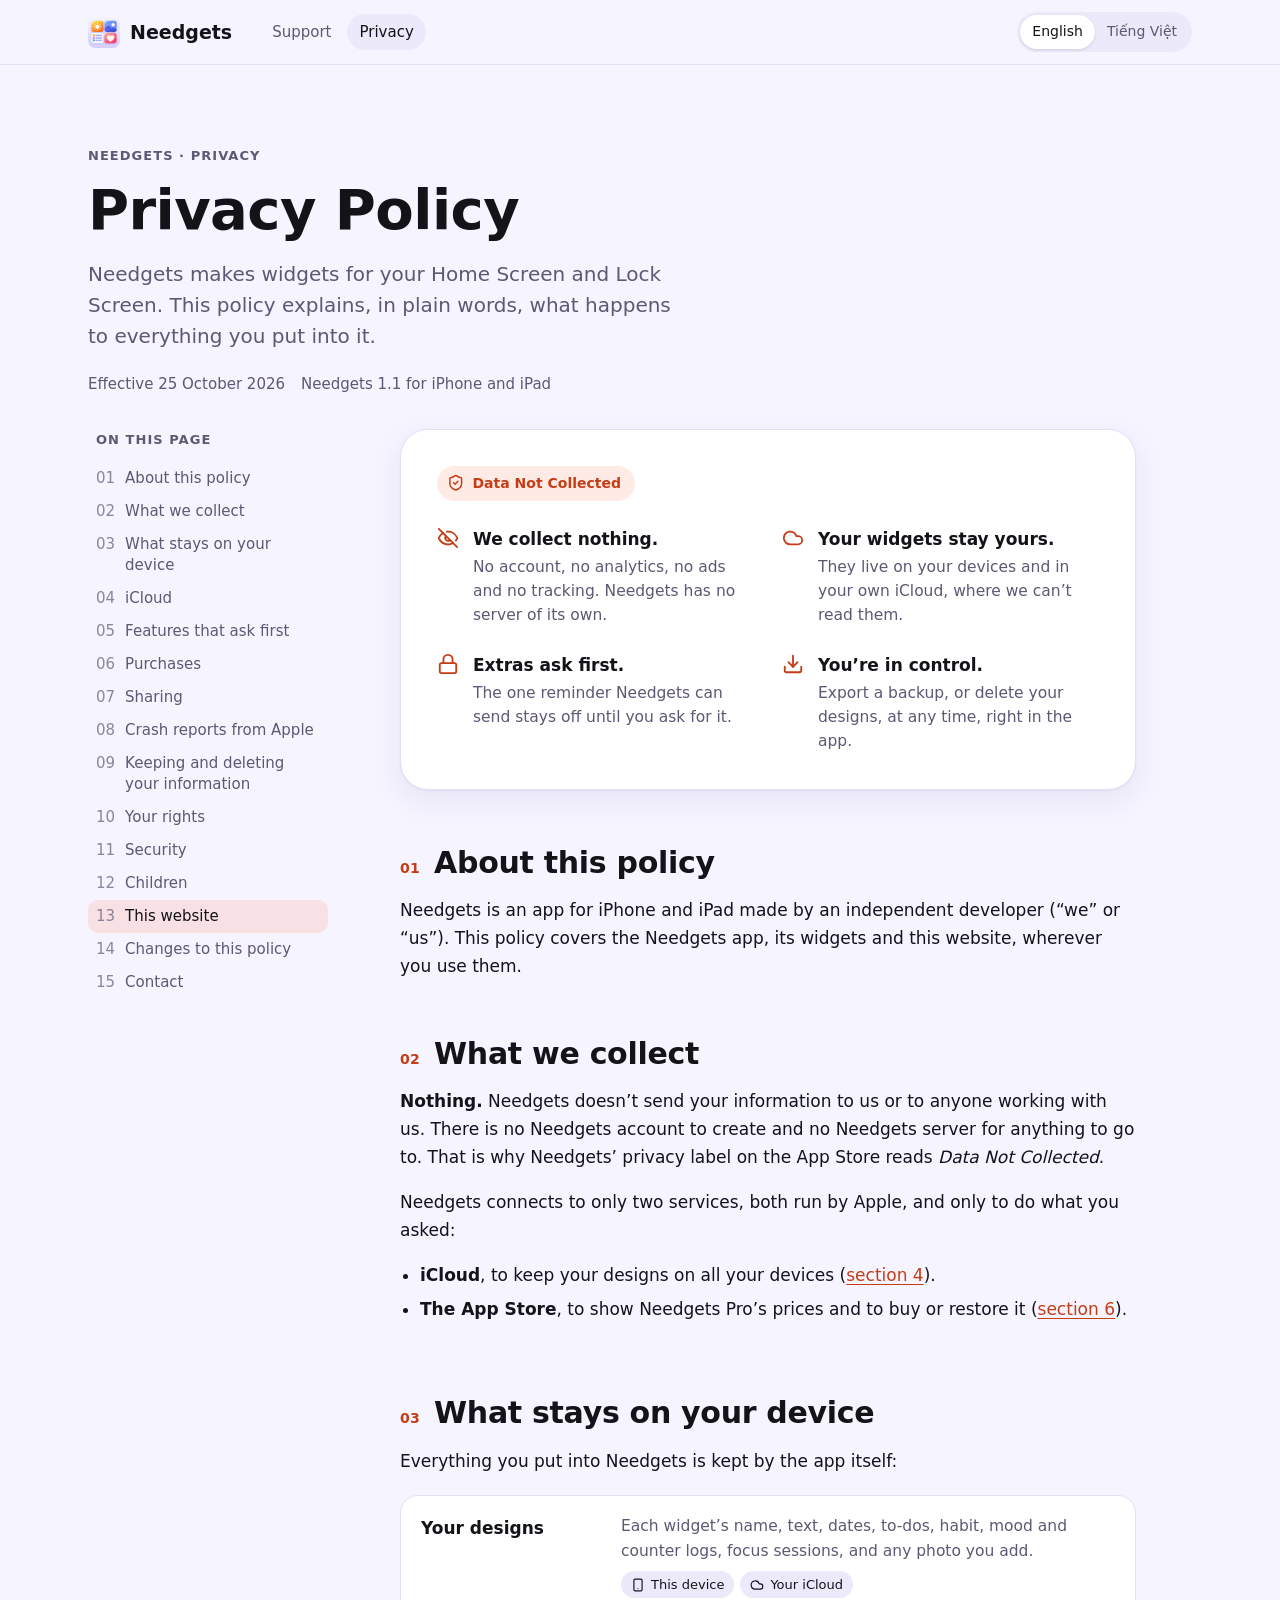
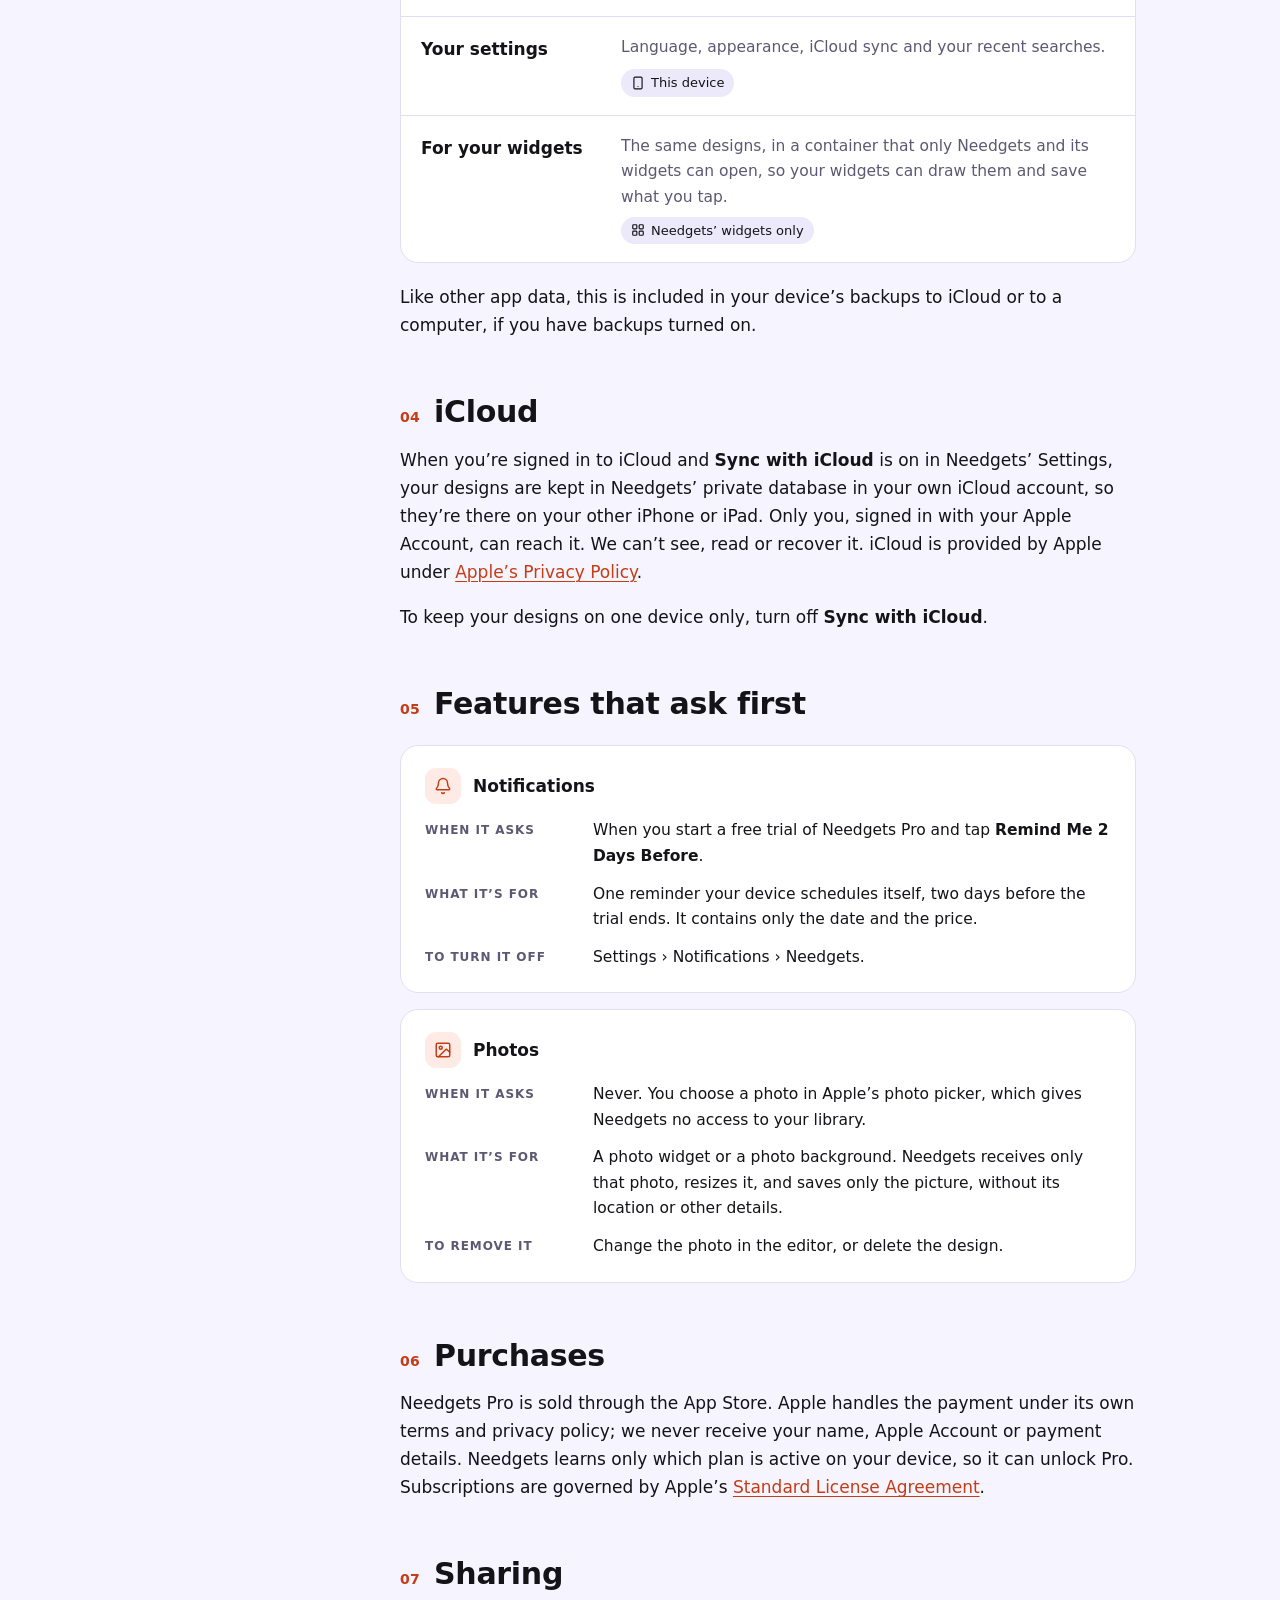
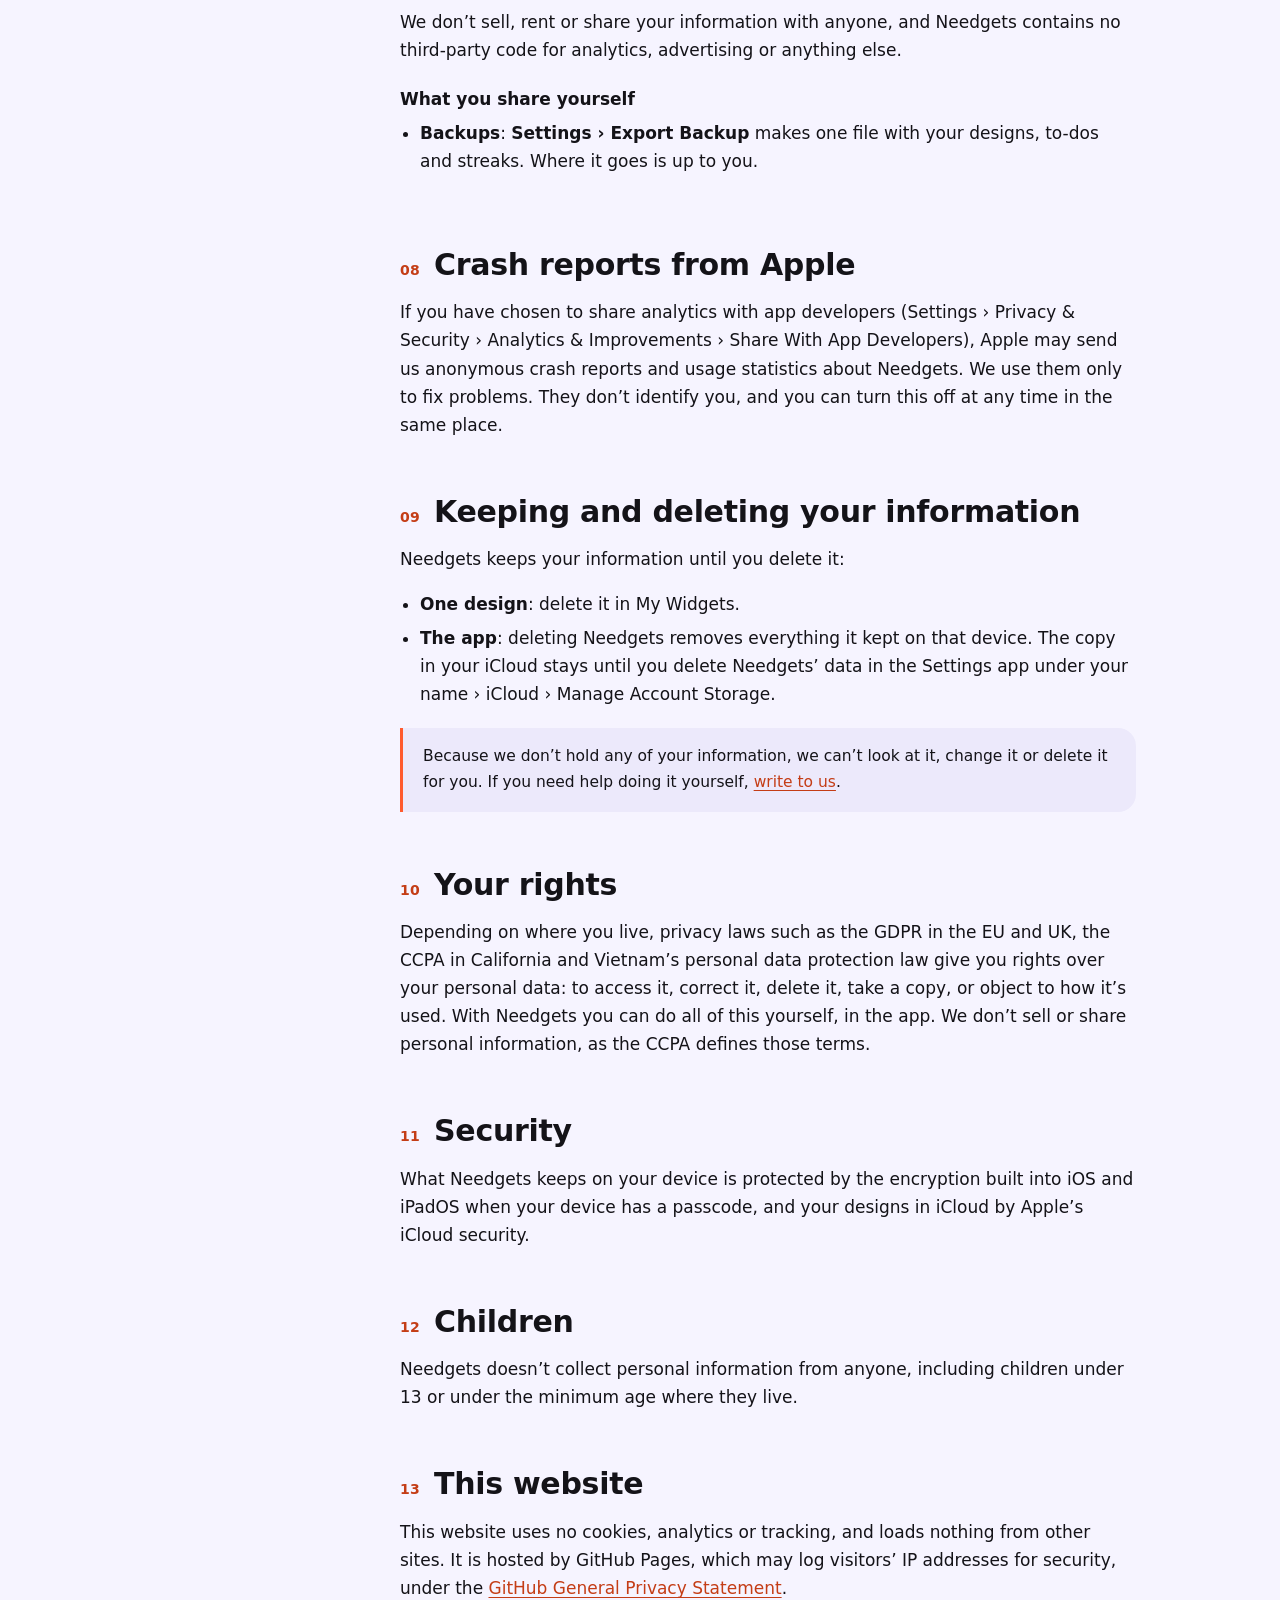
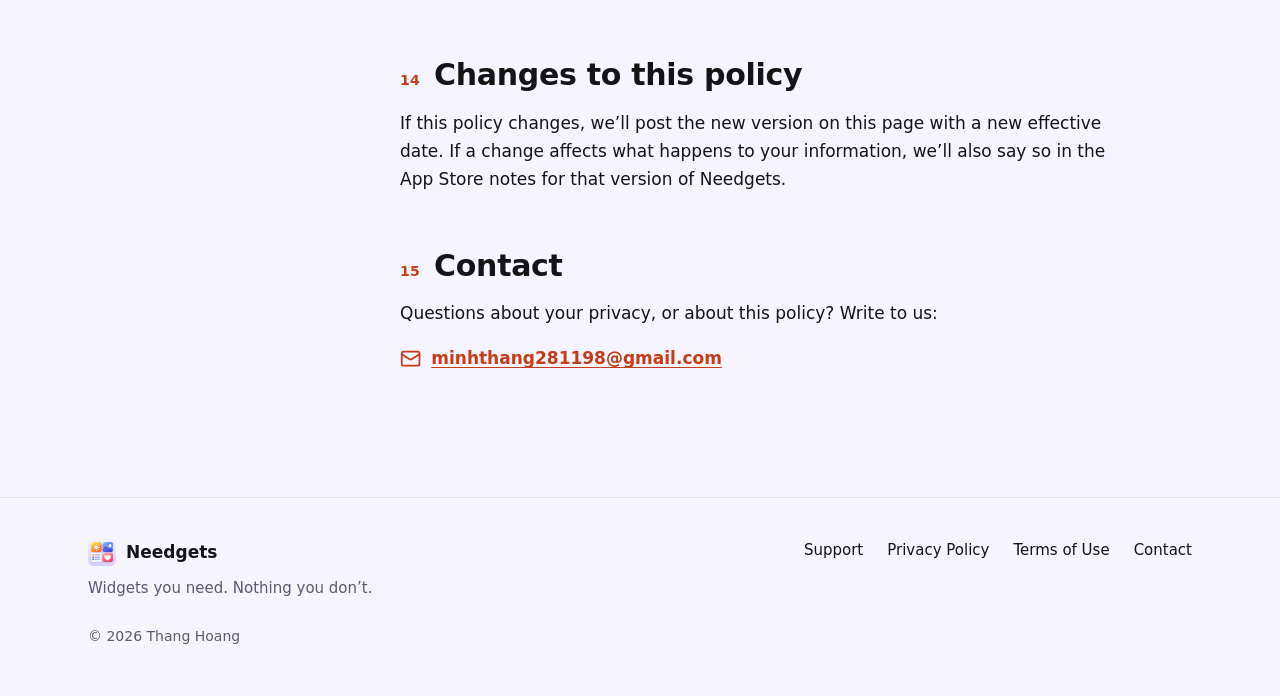
==== privacy/index.html @ b8a0856f "Needgets support site and privacy policy Co-Authored-By: Claude Opus 5.5 <noreply@anthropic.com>" ====
<!doctype html>
<html lang="en" data-title-vi="Chính sách quyền riêng tư của Needgets">
<head>
  <meta charset="utf-8">
  <meta name="viewport" content="width=device-width, initial-scale=1">
  <title>Needgets Privacy Policy</title>
  <meta name="description" content="Needgets collects no data. Your widgets stay on your devices and in your own iCloud.">
  <meta name="theme-color" content="#f6f4ff" media="(prefers-color-scheme: light)">
  <meta name="theme-color" content="#15131d" media="(prefers-color-scheme: dark)">
  <link rel="canonical" href="https://minhthang2811.github.io/needgets-support/privacy/">
  <meta property="og:type" content="website">
  <meta property="og:site_name" content="Needgets">
  <meta property="og:title" content="Needgets Privacy Policy">
  <meta property="og:description" content="Needgets collects no data. Your widgets stay on your devices and in your own iCloud.">
  <meta property="og:url" content="https://minhthang2811.github.io/needgets-support/privacy/">
  <meta property="og:image" content="https://minhthang2811.github.io/needgets-support/images/og.jpg">
  <meta property="og:image:width" content="1200">
  <meta property="og:image:height" content="630">
  <meta name="twitter:card" content="summary_large_image">
  <link rel="icon" href="../favicon.png" type="image/png">
  <link rel="apple-touch-icon" href="../apple-touch-icon.png">
  <link rel="stylesheet" href="../style.css">
</head>
<body>
  <a class="skip" href="#main"><span class="chrome" data-lang="en">Skip to content</span><span class="chrome" data-lang="vi">Đến nội dung chính</span></a>

  <header class="site-header">
    <div class="wrap">
      <a class="brand" href="../" data-href-vi="../#vi"><img src="../icon.png" alt="" width="32" height="32">Needgets</a>
      <nav class="site-nav" aria-label="Pages">
        <a href="../" data-href-vi="../#vi"><span class="chrome" data-lang="en">Support</span><span class="chrome" data-lang="vi">Hỗ trợ</span></a>
        <a href="./" data-href-vi="./#vi" aria-current="page"><span class="chrome" data-lang="en">Privacy</span><span class="chrome" data-lang="vi">Quyền riêng tư</span></a>
      </nav>
      <nav class="lang" aria-label="Language">
        <a href="#en" hreflang="en" lang="en">English</a>
        <a href="#vi" hreflang="vi" lang="vi">Tiếng Việt</a>
      </nav>
    </div>
  </header>

  <main id="main">
    <article id="en" lang="en" data-lang="en">
      <div class="wrap">
        <header class="policy-head">
          <p class="eyebrow"><a href="../">Needgets</a> · Privacy</p>
          <h1>Privacy Policy</h1>
          <p class="lede">Needgets makes widgets for your Home Screen and Lock Screen. This policy explains, in plain words, what happens to everything you put into it.</p>
          <p class="updated"><span>Effective 25 October 2026</span><span>Needgets 1.1 for iPhone and iPad</span></p>
        </header>

        <div class="policy">
          <nav class="toc" aria-label="On this page">
            <details>
              <summary>On this page</summary>
              <ol><li><a href="#en-about">About this policy</a></li><li><a href="#en-collect">What we collect</a></li><li><a href="#en-device">What stays on your device</a></li><li><a href="#en-icloud">iCloud</a></li><li><a href="#en-permissions">Features that ask first</a></li><li><a href="#en-purchases">Purchases</a></li><li><a href="#en-sharing">Sharing</a></li><li><a href="#en-crash">Crash reports from Apple</a></li><li><a href="#en-delete">Keeping and deleting your information</a></li><li><a href="#en-rights">Your rights</a></li><li><a href="#en-security">Security</a></li><li><a href="#en-children">Children</a></li><li><a href="#en-website">This website</a></li><li><a href="#en-changes">Changes to this policy</a></li><li><a href="#en-contact">Contact</a></li></ol>
            </details>
          </nav>

          <div class="prose">
            <div class="glance">
              <span class="label"><svg class="icon" aria-hidden="true"><use href="../icons.svg#shield"/></svg>Data Not Collected</span>
              <ul class="glance-list"><li><svg class="icon" aria-hidden="true"><use href="../icons.svg#eye-off"/></svg><div><strong>We collect nothing.</strong><p>No account, no analytics, no ads and no tracking. Needgets has no server of its own.</p></div></li><li><svg class="icon" aria-hidden="true"><use href="../icons.svg#cloud"/></svg><div><strong>Your widgets stay yours.</strong><p>They live on your devices and in your own iCloud, where we can’t read them.</p></div></li><li><svg class="icon" aria-hidden="true"><use href="../icons.svg#lock"/></svg><div><strong>Extras ask first.</strong><p>The one reminder Needgets can send stays off until you ask for it.</p></div></li><li><svg class="icon" aria-hidden="true"><use href="../icons.svg#export"/></svg><div><strong>You’re in control.</strong><p>Export a backup, or delete your designs, at any time, right in the app.</p></div></li></ul>
            </div>
            <section id="en-about">
              <h2><span class="num">01</span>About this policy</h2>
              <p>Needgets is an app for iPhone and iPad made by an independent developer (“we” or “us”). This policy covers the Needgets app, its widgets and this website, wherever you use them.</p>
            </section>
            <section id="en-collect">
              <h2><span class="num">02</span>What we collect</h2>
              <p><strong>Nothing.</strong> Needgets doesn’t send your information to us or to anyone working with us. There is no Needgets account to create and no Needgets server for anything to go to. That is why Needgets’ privacy label on the App Store reads <em>Data Not Collected</em>.</p><p>Needgets connects to only two services, both run by Apple, and only to do what you asked:</p><ul><li><strong>iCloud</strong>, to keep your designs on all your devices (<a href="#en-icloud">section 4</a>).</li><li><strong>The App Store</strong>, to show Needgets Pro’s prices and to buy or restore it (<a href="#en-purchases">section 6</a>).</li></ul>
            </section>
            <section id="en-device">
              <h2><span class="num">03</span>What stays on your device</h2>
              <p>Everything you put into Needgets is kept by the app itself:</p><dl class="data"><div><dt>Your designs</dt><dd>Each widget’s name, text, dates, to-dos, habit, mood and counter logs, focus sessions, and any photo you add.</dd><dd class="where"><span class="chip"><svg class="icon" aria-hidden="true"><use href="../icons.svg#device"/></svg>This device</span><span class="chip"><svg class="icon" aria-hidden="true"><use href="../icons.svg#cloud"/></svg>Your iCloud</span></dd></div><div><dt>Your settings</dt><dd>Language, appearance, iCloud sync and your recent searches.</dd><dd class="where"><span class="chip"><svg class="icon" aria-hidden="true"><use href="../icons.svg#device"/></svg>This device</span></dd></div><div><dt>For your widgets</dt><dd>The same designs, in a container that only Needgets and its widgets can open, so your widgets can draw them and save what you tap.</dd><dd class="where"><span class="chip"><svg class="icon" aria-hidden="true"><use href="../icons.svg#widgets"/></svg>Needgets’ widgets only</span></dd></div></dl><p>Like other app data, this is included in your device’s backups to iCloud or to a computer, if you have backups turned on.</p>
            </section>
            <section id="en-icloud">
              <h2><span class="num">04</span>iCloud</h2>
              <p>When you’re signed in to iCloud and <strong>Sync with iCloud</strong> is on in Needgets’ Settings, your designs are kept in Needgets’ private database in your own iCloud account, so they’re there on your other iPhone or iPad. Only you, signed in with your Apple Account, can reach it. We can’t see, read or recover it. iCloud is provided by Apple under <a href="https://www.apple.com/legal/privacy/">Apple’s Privacy Policy</a>.</p><p>To keep your designs on one device only, turn off <strong>Sync with iCloud</strong>.</p>
            </section>
            <section id="en-permissions">
              <h2><span class="num">05</span>Features that ask first</h2>
              <div class="permissions"><div class="permission"><h3><span class="badge-icon"><svg class="icon" aria-hidden="true"><use href="../icons.svg#bell"/></svg></span>Notifications</h3><dl><div><dt>When it asks</dt><dd>When you start a free trial of Needgets Pro and tap <strong>Remind Me 2 Days Before</strong>.</dd></div><div><dt>What it’s for</dt><dd>One reminder your device schedules itself, two days before the trial ends. It contains only the date and the price.</dd></div><div><dt>To turn it off</dt><dd>Settings › Notifications › Needgets.</dd></div></dl></div><div class="permission"><h3><span class="badge-icon"><svg class="icon" aria-hidden="true"><use href="../icons.svg#photo"/></svg></span>Photos</h3><dl><div><dt>When it asks</dt><dd>Never. You choose a photo in Apple’s photo picker, which gives Needgets no access to your library.</dd></div><div><dt>What it’s for</dt><dd>A photo widget or a photo background. Needgets receives only that photo, resizes it, and saves only the picture, without its location or other details.</dd></div><div><dt>To remove it</dt><dd>Change the photo in the editor, or delete the design.</dd></div></dl></div></div>
            </section>
            <section id="en-purchases">
              <h2><span class="num">06</span>Purchases</h2>
              <p>Needgets Pro is sold through the App Store. Apple handles the payment under its own terms and privacy policy; we never receive your name, Apple Account or payment details. Needgets learns only which plan is active on your device, so it can unlock Pro. Subscriptions are governed by Apple’s <a href="https://www.apple.com/legal/internet-services/itunes/dev/stdeula/">Standard License Agreement</a>.</p>
            </section>
            <section id="en-sharing">
              <h2><span class="num">07</span>Sharing</h2>
              <p>We don’t sell, rent or share your information with anyone, and Needgets contains no third-party code for analytics, advertising or anything else.</p><h3>What you share yourself</h3><ul><li><strong>Backups</strong>: <strong>Settings › Export Backup</strong> makes one file with your designs, to-dos and streaks. Where it goes is up to you.</li></ul>
            </section>
            <section id="en-crash">
              <h2><span class="num">08</span>Crash reports from Apple</h2>
              <p>If you have chosen to share analytics with app developers (Settings › Privacy &amp; Security › Analytics &amp; Improvements › Share With App Developers), Apple may send us anonymous crash reports and usage statistics about Needgets. We use them only to fix problems. They don’t identify you, and you can turn this off at any time in the same place.</p>
            </section>
            <section id="en-delete">
              <h2><span class="num">09</span>Keeping and deleting your information</h2>
              <p>Needgets keeps your information until you delete it:</p><ul><li><strong>One design</strong>: delete it in My Widgets.</li><li><strong>The app</strong>: deleting Needgets removes everything it kept on that device. The copy in your iCloud stays until you delete Needgets’ data in the Settings app under your name › iCloud › Manage Account Storage.</li></ul><p class="note">Because we don’t hold any of your information, we can’t look at it, change it or delete it for you. If you need help doing it yourself, <a href="mailto:minhthang281198@gmail.com?subject=Needgets%20privacy">write to us</a>.</p>
            </section>
            <section id="en-rights">
              <h2><span class="num">10</span>Your rights</h2>
              <p>Depending on where you live, privacy laws such as the GDPR in the EU and UK, the CCPA in California and Vietnam’s personal data protection law give you rights over your personal data: to access it, correct it, delete it, take a copy, or object to how it’s used. With Needgets you can do all of this yourself, in the app. We don’t sell or share personal information, as the CCPA defines those terms.</p>
            </section>
            <section id="en-security">
              <h2><span class="num">11</span>Security</h2>
              <p>What Needgets keeps on your device is protected by the encryption built into iOS and iPadOS when your device has a passcode, and your designs in iCloud by Apple’s iCloud security.</p>
            </section>
            <section id="en-children">
              <h2><span class="num">12</span>Children</h2>
              <p>Needgets doesn’t collect personal information from anyone, including children under 13 or under the minimum age where they live.</p>
            </section>
            <section id="en-website">
              <h2><span class="num">13</span>This website</h2>
              <p>This website uses no cookies, analytics or tracking, and loads nothing from other sites. It is hosted by GitHub Pages, which may log visitors’ IP addresses for security, under the <a href="https://docs.github.com/en/site-policy/privacy-policies/github-general-privacy-statement">GitHub General Privacy Statement</a>.</p>
            </section>
            <section id="en-changes">
              <h2><span class="num">14</span>Changes to this policy</h2>
              <p>If this policy changes, we’ll post the new version on this page with a new effective date. If a change affects what happens to your information, we’ll also say so in the App Store notes for that version of Needgets.</p>
            </section>
            <section id="en-contact">
              <h2><span class="num">15</span>Contact</h2>
              <p>Questions about your privacy, or about this policy? Write to us:</p><p><a class="contact-line" href="mailto:minhthang281198@gmail.com?subject=Needgets%20privacy"><svg class="icon" aria-hidden="true"><use href="../icons.svg#mail"/></svg>minhthang281198@gmail.com</a></p>
            </section>
          </div>
        </div>
      </div>
    </article>

    <hr class="language-divider">

    <article id="vi" lang="vi" data-lang="vi">
      <div class="wrap">
        <header class="policy-head">
          <p class="eyebrow"><a href="../#vi">Needgets</a> · Quyền riêng tư</p>
          <h1>Chính sách quyền riêng tư</h1>
          <p class="lede">Needgets tạo widget cho Màn hình chính và Màn hình khóa. Chính sách này giải thích bằng lời dễ hiểu điều gì xảy ra với mọi thứ bạn đưa vào ứng dụng.</p>
          <p class="updated"><span>Có hiệu lực từ 25 tháng 10 năm 2026</span><span>Needgets 1.1 cho iPhone và iPad</span></p>
        </header>

        <div class="policy">
          <nav class="toc" aria-label="Trên trang này">
            <details>
              <summary>Trên trang này</summary>
              <ol><li><a href="#vi-about">Về chính sách này</a></li><li><a href="#vi-collect">Những gì chúng tôi thu thập</a></li><li><a href="#vi-device">Những gì ở lại trên thiết bị</a></li><li><a href="#vi-icloud">iCloud</a></li><li><a href="#vi-permissions">Tính năng luôn hỏi trước</a></li><li><a href="#vi-purchases">Mua hàng</a></li><li><a href="#vi-sharing">Chia sẻ</a></li><li><a href="#vi-crash">Báo cáo sự cố từ Apple</a></li><li><a href="#vi-delete">Lưu giữ và xóa thông tin</a></li><li><a href="#vi-rights">Quyền của bạn</a></li><li><a href="#vi-security">Bảo mật</a></li><li><a href="#vi-children">Trẻ em</a></li><li><a href="#vi-website">Trang web này</a></li><li><a href="#vi-changes">Thay đổi chính sách</a></li><li><a href="#vi-contact">Liên hệ</a></li></ol>
            </details>
          </nav>

          <div class="prose">
            <div class="glance">
              <span class="label"><svg class="icon" aria-hidden="true"><use href="../icons.svg#shield"/></svg>Không thu thập dữ liệu</span>
              <ul class="glance-list"><li><svg class="icon" aria-hidden="true"><use href="../icons.svg#eye-off"/></svg><div><strong>Chúng tôi không thu thập gì.</strong><p>Không tài khoản, không phân tích, không quảng cáo, không theo dõi. Needgets không có máy chủ riêng.</p></div></li><li><svg class="icon" aria-hidden="true"><use href="../icons.svg#cloud"/></svg><div><strong>Widget là của bạn.</strong><p>Chúng ở trên thiết bị và trong iCloud của chính bạn, nơi chúng tôi không thể đọc.</p></div></li><li><svg class="icon" aria-hidden="true"><use href="../icons.svg#lock"/></svg><div><strong>Tính năng thêm luôn hỏi trước.</strong><p>Lời nhắc duy nhất Needgets có thể gửi chỉ bật khi bạn yêu cầu.</p></div></li><li><svg class="icon" aria-hidden="true"><use href="../icons.svg#export"/></svg><div><strong>Bạn làm chủ.</strong><p>Xuất bản sao lưu hoặc xóa thiết kế bất cứ lúc nào, ngay trong ứng dụng.</p></div></li></ul>
            </div>
            <section id="vi-about">
              <h2><span class="num">01</span>Về chính sách này</h2>
              <p>Needgets là ứng dụng cho iPhone và iPad do một nhà phát triển độc lập (“chúng tôi”) làm ra. Chính sách này áp dụng cho ứng dụng Needgets, các widget của nó và trang web này, ở bất cứ đâu bạn dùng.</p>
            </section>
            <section id="vi-collect">
              <h2><span class="num">02</span>Những gì chúng tôi thu thập</h2>
              <p><strong>Không gì cả.</strong> Needgets không gửi thông tin của bạn cho chúng tôi hay bất kỳ ai làm việc với chúng tôi. Không có tài khoản Needgets nào để tạo và không có máy chủ Needgets nào để gửi đến. Vì vậy nhãn quyền riêng tư của Needgets trên App Store ghi <em>Không thu thập dữ liệu</em>.</p><p>Needgets chỉ kết nối với hai dịch vụ, đều do Apple vận hành, và chỉ để làm điều bạn yêu cầu:</p><ul><li><strong>iCloud</strong>, để thiết kế của bạn có trên mọi thiết bị (<a href="#vi-icloud">mục 4</a>).</li><li><strong>App Store</strong>, để hiện giá Needgets Pro, mua hoặc khôi phục (<a href="#vi-purchases">mục 6</a>).</li></ul>
            </section>
            <section id="vi-device">
              <h2><span class="num">03</span>Những gì ở lại trên thiết bị</h2>
              <p>Mọi thứ bạn đưa vào Needgets do chính ứng dụng giữ:</p><dl class="data"><div><dt>Thiết kế của bạn</dt><dd>Tên, chữ, ngày, việc cần làm, nhật ký thói quen, cảm xúc và bộ đếm, các phiên tập trung của từng widget, và ảnh bạn thêm.</dd><dd class="where"><span class="chip"><svg class="icon" aria-hidden="true"><use href="../icons.svg#device"/></svg>Thiết bị này</span><span class="chip"><svg class="icon" aria-hidden="true"><use href="../icons.svg#cloud"/></svg>iCloud của bạn</span></dd></div><div><dt>Cài đặt</dt><dd>Ngôn ngữ, giao diện, đồng bộ iCloud và các tìm kiếm gần đây.</dd><dd class="where"><span class="chip"><svg class="icon" aria-hidden="true"><use href="../icons.svg#device"/></svg>Thiết bị này</span></dd></div><div><dt>Cho widget</dt><dd>Chính các thiết kế ấy, trong một vùng chứa chỉ Needgets và widget của nó mở được, để widget vẽ chúng và lưu điều bạn chạm.</dd><dd class="where"><span class="chip"><svg class="icon" aria-hidden="true"><use href="../icons.svg#widgets"/></svg>Chỉ widget của Needgets</span></dd></div></dl><p>Như dữ liệu ứng dụng khác, phần này có trong bản sao lưu thiết bị lên iCloud hoặc máy tính, nếu bạn bật sao lưu.</p>
            </section>
            <section id="vi-icloud">
              <h2><span class="num">04</span>iCloud</h2>
              <p>Khi bạn đăng nhập iCloud và bật <strong>Đồng bộ với iCloud</strong> trong Cài đặt của Needgets, thiết kế được lưu trong cơ sở dữ liệu riêng của Needgets trong tài khoản iCloud của chính bạn, để có trên iPhone hoặc iPad khác. Chỉ bạn, khi đăng nhập Tài khoản Apple, mới truy cập được. Chúng tôi không thể xem, đọc hay khôi phục. iCloud do Apple cung cấp theo <a href="https://www.apple.com/legal/privacy/">Chính sách quyền riêng tư của Apple</a>.</p><p>Để giữ thiết kế chỉ trên một thiết bị, hãy tắt <strong>Đồng bộ với iCloud</strong>.</p>
            </section>
            <section id="vi-permissions">
              <h2><span class="num">05</span>Tính năng luôn hỏi trước</h2>
              <div class="permissions"><div class="permission"><h3><span class="badge-icon"><svg class="icon" aria-hidden="true"><use href="../icons.svg#bell"/></svg></span>Thông báo</h3><dl><div><dt>Khi nào hỏi</dt><dd>Khi bạn bắt đầu dùng thử Needgets Pro và chạm <strong>Nhắc tôi trước 2 ngày</strong>.</dd></div><div><dt>Để làm gì</dt><dd>Một lời nhắc do thiết bị tự lên lịch, hai ngày trước khi hết dùng thử. Chỉ gồm ngày và giá.</dd></div><div><dt>Để tắt</dt><dd>Cài đặt › Thông báo › Needgets.</dd></div></dl></div><div class="permission"><h3><span class="badge-icon"><svg class="icon" aria-hidden="true"><use href="../icons.svg#photo"/></svg></span>Ảnh</h3><dl><div><dt>Khi nào hỏi</dt><dd>Không bao giờ. Bạn chọn ảnh trong trình chọn ảnh của Apple, vốn không cho Needgets truy cập thư viện.</dd></div><div><dt>Để làm gì</dt><dd>Widget ảnh hoặc ảnh nền. Needgets chỉ nhận ảnh đó, thu nhỏ và chỉ lưu hình, không kèm vị trí hay thông tin khác.</dd></div><div><dt>Để xóa</dt><dd>Đổi ảnh trong trình chỉnh sửa, hoặc xóa thiết kế.</dd></div></dl></div></div>
            </section>
            <section id="vi-purchases">
              <h2><span class="num">06</span>Mua hàng</h2>
              <p>Needgets Pro được bán qua App Store. Apple xử lý thanh toán theo điều khoản và chính sách quyền riêng tư của mình; chúng tôi không bao giờ nhận tên, Tài khoản Apple hay thông tin thanh toán của bạn. Needgets chỉ biết gói nào đang hoạt động trên thiết bị để mở khóa Pro. Gói đăng ký tuân theo <a href="https://www.apple.com/legal/internet-services/itunes/dev/stdeula/">Thỏa thuận cấp phép tiêu chuẩn</a> của Apple.</p>
            </section>
            <section id="vi-sharing">
              <h2><span class="num">07</span>Chia sẻ</h2>
              <p>Chúng tôi không bán, cho thuê hay chia sẻ thông tin của bạn với bất kỳ ai, và Needgets không chứa mã của bên thứ ba cho phân tích, quảng cáo hay việc gì khác.</p><h3>Những gì bạn tự chia sẻ</h3><ul><li><strong>Bản sao lưu</strong>: <strong>Cài đặt › Xuất bản sao lưu</strong> tạo một tệp gồm thiết kế, việc cần làm và chuỗi ngày. Gửi đi đâu là do bạn.</li></ul>
            </section>
            <section id="vi-crash">
              <h2><span class="num">08</span>Báo cáo sự cố từ Apple</h2>
              <p>Nếu bạn chọn chia sẻ phân tích với nhà phát triển (Cài đặt › Quyền riêng tư &amp; Bảo mật › Phân tích &amp; Cải tiến › Chia sẻ với nhà phát triển ứng dụng), Apple có thể gửi cho chúng tôi báo cáo sự cố và thống kê sử dụng ẩn danh về Needgets. Chúng tôi chỉ dùng để sửa lỗi. Chúng không nhận dạng bạn, và bạn có thể tắt bất cứ lúc nào ở cùng chỗ đó.</p>
            </section>
            <section id="vi-delete">
              <h2><span class="num">09</span>Lưu giữ và xóa thông tin</h2>
              <p>Needgets giữ thông tin cho đến khi bạn xóa:</p><ul><li><strong>Một thiết kế</strong>: xóa trong Tiện ích của tôi.</li><li><strong>Ứng dụng</strong>: xóa Needgets sẽ xóa mọi thứ nó giữ trên thiết bị đó. Bản trong iCloud vẫn còn cho đến khi bạn xóa dữ liệu của Needgets trong ứng dụng Cài đặt › tên bạn › iCloud › Quản lý dung lượng tài khoản.</li></ul><p class="note">Vì chúng tôi không giữ thông tin nào của bạn, chúng tôi không thể xem, sửa hay xóa giúp bạn. Nếu bạn cần hướng dẫn, <a href="mailto:minhthang281198@gmail.com?subject=Needgets%20privacy">hãy viết cho chúng tôi</a>.</p>
            </section>
            <section id="vi-rights">
              <h2><span class="num">10</span>Quyền của bạn</h2>
              <p>Tùy nơi bạn sống, các luật như GDPR ở EU và Anh, CCPA ở California và luật bảo vệ dữ liệu cá nhân của Việt Nam cho bạn quyền với dữ liệu cá nhân: truy cập, sửa, xóa, lấy bản sao hoặc phản đối cách dùng. Với Needgets, bạn tự làm được tất cả ngay trong ứng dụng. Chúng tôi không bán hay chia sẻ thông tin cá nhân theo định nghĩa của CCPA.</p>
            </section>
            <section id="vi-security">
              <h2><span class="num">11</span>Bảo mật</h2>
              <p>Những gì Needgets giữ trên thiết bị được bảo vệ bằng mã hóa có sẵn của iOS và iPadOS khi thiết bị có mật mã, và thiết kế trong iCloud được bảo vệ bằng bảo mật iCloud của Apple.</p>
            </section>
            <section id="vi-children">
              <h2><span class="num">12</span>Trẻ em</h2>
              <p>Needgets không thu thập thông tin cá nhân của bất kỳ ai, kể cả trẻ dưới 13 tuổi hoặc dưới độ tuổi tối thiểu nơi các em sống.</p>
            </section>
            <section id="vi-website">
              <h2><span class="num">13</span>Trang web này</h2>
              <p>Trang web này không dùng cookie, phân tích hay theo dõi, và không tải gì từ trang khác. Trang được lưu trữ trên GitHub Pages, nơi có thể ghi địa chỉ IP người truy cập vì lý do bảo mật, theo <a href="https://docs.github.com/en/site-policy/privacy-policies/github-general-privacy-statement">Tuyên bố quyền riêng tư của GitHub</a>.</p>
            </section>
            <section id="vi-changes">
              <h2><span class="num">14</span>Thay đổi chính sách</h2>
              <p>Nếu chính sách thay đổi, chúng tôi sẽ đăng bản mới trên trang này với ngày hiệu lực mới. Nếu thay đổi ảnh hưởng đến thông tin của bạn, chúng tôi cũng sẽ nói rõ trong ghi chú App Store của phiên bản Needgets đó.</p>
            </section>
            <section id="vi-contact">
              <h2><span class="num">15</span>Liên hệ</h2>
              <p>Có câu hỏi về quyền riêng tư hay chính sách này? Hãy viết cho chúng tôi:</p><p><a class="contact-line" href="mailto:minhthang281198@gmail.com?subject=Needgets%20privacy"><svg class="icon" aria-hidden="true"><use href="../icons.svg#mail"/></svg>minhthang281198@gmail.com</a></p>
            </section>
          </div>
        </div>
      </div>
    </article>
  </main>

  <footer class="site-footer">
    <div class="wrap">
      <div>
        <a class="brand" href="../" data-href-vi="../#vi"><img src="../icon.png" alt="" width="28" height="28">Needgets</a>
        <p class="footer-tagline"><span class="chrome" data-lang="en">Widgets you need. Nothing you don’t.</span><span class="chrome" data-lang="vi">Widget bạn cần. Không gì thừa.</span></p>
      </div>
      <ul class="footer-links">
        <li><a href="../" data-href-vi="../#vi"><span class="chrome" data-lang="en">Support</span><span class="chrome" data-lang="vi">Hỗ trợ</span></a></li>
        <li><a href="../privacy/" data-href-vi="../privacy/#vi"><span class="chrome" data-lang="en">Privacy Policy</span><span class="chrome" data-lang="vi">Chính sách quyền riêng tư</span></a></li>
        <li><a href="https://www.apple.com/legal/internet-services/itunes/dev/stdeula/"><span class="chrome" data-lang="en">Terms of Use</span><span class="chrome" data-lang="vi">Điều khoản sử dụng</span></a></li>
        <li><a href="mailto:minhthang281198@gmail.com?subject=Needgets"><span class="chrome" data-lang="en">Contact</span><span class="chrome" data-lang="vi">Liên hệ</span></a></li>
      </ul>
      <p class="copyright">© 2026 Thang Hoang</p>
    </div>
  </footer>

  <script src="../site.js"></script>
</body>
</html>
---- style.css ----
/* Needgets' design, as the app states it: lavender paper (LaunchBackground), one ember accent (#FF5B2E),
   SF Pro Rounded for display, the system sans for text, capsule actions and radius-28 cards.
   Dark mode is the app's launch night (#15131D).

   Everything is served from this site: no web fonts, scripts or images
   from anywhere else, so reading the privacy policy tells no one. */

:root {
  --bg: #f6f4ff;
  --surface: #ffffff;
  --surface-2: #ece9fb;
  --text: #141318;
  --muted: #5d5873;
  --rule: #e2def5;
  --link: #c43d16;
  --gold: #ff5b2e;
  --gold-soft: rgba(255, 91, 46, 0.12);
  --gold-ink: #c43d16;
  --on-gold: #ffffff;
  --header: rgba(246, 244, 255, 0.82);
  --shadow: 0 1px 2px rgba(52, 36, 110, 0.05), 0 10px 30px rgba(52, 36, 110, 0.08);
  --shadow-phone: 0 2px 6px rgba(52, 36, 110, 0.08), 0 24px 48px rgba(52, 36, 110, 0.18);
  --serif: ui-rounded, "SF Pro Rounded", -apple-system, BlinkMacSystemFont, system-ui, sans-serif;
  --sans: -apple-system, BlinkMacSystemFont, system-ui, "Segoe UI", Roboto, "Helvetica Neue", Arial, sans-serif;
  --radius: 28px;
  --radius-sm: 18px;
  --gutter: 16px;
  --header-height: 64px;
  color-scheme: light dark;
}

@media (prefers-color-scheme: dark) {
  :root {
    --bg: #15131d;
    --surface: #1f1c2b;
    --surface-2: #29253a;
    --text: #efedf7;
    --muted: #aaa5bf;
    --rule: #332e48;
    --link: #ff7a52;
    --gold-soft: rgba(255, 107, 64, 0.16);
    --gold-ink: #ff7a52;
    --header: rgba(21, 19, 29, 0.8);
    --shadow: 0 1px 2px rgba(0, 0, 0, 0.3), 0 12px 32px rgba(0, 0, 0, 0.3);
    --shadow-phone: 0 2px 6px rgba(0, 0, 0, 0.4), 0 28px 56px rgba(0, 0, 0, 0.5);
  }
}

@media (min-width: 640px) {
  :root { --gutter: 24px; }
}

/* Base */

*, *::before, *::after { box-sizing: border-box; }

html {
  -webkit-text-size-adjust: 100%;
  scroll-padding-top: calc(var(--header-height) + 16px);
}

@media (prefers-reduced-motion: no-preference) {
  html { scroll-behavior: smooth; }
}

body {
  margin: 0;
  background: var(--bg);
  color: var(--text);
  font: 17px/1.65 var(--sans);
  text-rendering: optimizeLegibility;
  -webkit-font-smoothing: antialiased;
}

img { max-width: 100%; height: auto; }

a { color: var(--link); text-underline-offset: 0.18em; text-decoration-thickness: 1px; }
a:hover { text-decoration-thickness: 2px; }

:focus-visible {
  outline: 2px solid var(--gold);
  outline-offset: 3px;
  border-radius: 6px;
}

h1, h2, h3 {
  margin: 0;
  text-wrap: balance;
}
h1, h2 {
  font-family: var(--serif);
  font-weight: 750;
  line-height: 1.15;
  letter-spacing: -0.01em;
}
h1 { font-size: clamp(2.25rem, 7vw, 3.5rem); }
h2 { font-size: clamp(1.5rem, 4vw, 1.875rem); }
h3 { font-size: 1.0625rem; font-weight: 600; line-height: 1.35; }

p { margin: 0 0 1em; }
p:last-child { margin-bottom: 0; }

ul { margin: 0 0 1em; padding-left: 1.25rem; }
li + li { margin-top: 6px; }

strong { font-weight: 600; }

.icon {
  width: 1.25em;
  height: 1.25em;
  flex: none;
  fill: none;
  stroke: currentColor;
  stroke-width: 2;
  stroke-linecap: round;
  stroke-linejoin: round;
  vertical-align: -0.25em;
}

.wrap {
  max-width: 72rem;
  margin: 0 auto;
  padding: 0 var(--gutter);
}

.skip {
  position: absolute;
  left: var(--gutter);
  top: -100px;
  z-index: 20;
  padding: 10px 16px;
  border-radius: 999px;
  background: var(--gold);
  color: var(--on-gold);
  font-weight: 600;
  text-decoration: none;
}
.skip:focus { top: 12px; }

.eyebrow {
  margin: 0 0 12px;
  color: var(--muted);
  font-size: 0.8125rem;
  font-weight: 600;
  letter-spacing: 0.08em;
  text-transform: uppercase;
}
.eyebrow a { color: inherit; text-decoration: none; }
.eyebrow a:hover { color: var(--link); }

.lede {
  font-size: clamp(1.0625rem, 2.4vw, 1.25rem);
  line-height: 1.55;
  color: var(--muted);
  max-width: 38rem;
}

/* Header: the app, the two pages, and the language. */

.site-header {
  position: sticky;
  top: 0;
  z-index: 10;
  background: var(--header);
  -webkit-backdrop-filter: saturate(180%) blur(16px);
  backdrop-filter: saturate(180%) blur(16px);
  border-bottom: 1px solid var(--rule);
}
.site-header .wrap {
  display: flex;
  align-items: center;
  gap: 16px;
  height: var(--header-height);
}

.brand {
  display: flex;
  align-items: center;
  gap: 10px;
  color: var(--text);
  text-decoration: none;
  font: 600 1.1875rem/1 var(--serif);
}
.brand img {
  width: 32px;
  height: 32px;
  border-radius: 22.5%;
}

.site-nav {
  display: none;
  gap: 4px;
  margin-left: 12px;
}
.site-nav a {
  padding: 6px 12px;
  border-radius: 999px;
  color: var(--muted);
  font-size: 0.9375rem;
  font-weight: 500;
  text-decoration: none;
}
.site-nav a:hover { color: var(--text); background: var(--surface-2); }
.site-nav a[aria-current="page"] { color: var(--text); background: var(--surface-2); }

@media (min-width: 640px) {
  .site-nav { display: flex; }
}

/* The language switch: a segmented control, as in the app's settings. */
.lang {
  display: flex;
  margin-left: auto;
  padding: 3px;
  border-radius: 999px;
  background: var(--surface-2);
  font-size: 0.875rem;
}
.lang a {
  padding: 5px 12px;
  border-radius: 999px;
  color: var(--muted);
  font-weight: 500;
  text-decoration: none;
  white-space: nowrap;
}
.lang a:hover { color: var(--text); }
.lang a[aria-current="true"] {
  color: var(--text);
  background: var(--surface);
  box-shadow: 0 1px 3px rgba(0, 0, 0, 0.12);
}

/* One language at a time once the script runs; both without it. */
.js [data-lang="vi"] { display: none; }
.js[data-show="vi"] [data-lang="vi"] { display: revert; }
.js[data-show="vi"] [data-lang="en"] { display: none; }
html:not(.js) [data-lang="vi"].chrome { display: none; }

.language-divider {
  border: 0;
  border-top: 1px solid var(--rule);
  margin: 80px 0;
}
.js .language-divider { display: none; }

/* Buttons */

.actions {
  display: flex;
  flex-wrap: wrap;
  gap: 12px;
  margin-top: 28px;
}

.btn {
  display: inline-flex;
  align-items: center;
  gap: 8px;
  min-height: 48px;
  padding: 12px 22px;
  border-radius: 999px;
  border: 1px solid transparent;
  font-weight: 600;
  line-height: 1.2;
  text-decoration: none;
  overflow-wrap: anywhere;
  transition: filter 0.15s, background-color 0.15s, border-color 0.15s;
}
.btn:hover { text-decoration: none; }
.btn-primary { background: var(--gold); color: var(--on-gold); }
.btn-primary:hover { filter: brightness(1.05); }
.btn-ghost { border-color: var(--rule); color: var(--text); background: var(--surface); }
.btn-ghost:hover { border-color: var(--muted); }

/* Support page: the hero and the app's screens. */

.hero {
  padding: clamp(40px, 8vw, 88px) 0 0;
}
.hero h1 { margin-bottom: 20px; }

/* The strip scrolls sideways on a phone; its padding leaves room for the
   phones' shadows, which a scrolling box would otherwise cut off. */
.screens {
  display: flex;
  gap: 20px;
  margin: 16px calc(-1 * var(--gutter)) 0;
  padding: 40px var(--gutter) 56px;
  overflow-x: auto;
  scroll-snap-type: x mandatory;
  scrollbar-width: none;
}
.screens::-webkit-scrollbar { display: none; }
.screens figure {
  flex: 0 0 min(62vw, 260px);
  margin: 0;
  scroll-snap-align: center;
}
.phone {
  display: block;
  width: 100%;
  aspect-ratio: 660 / 1434;
  border-radius: 13% / 6%;
  border: 1px solid var(--rule);
  box-shadow: var(--shadow-phone);
  background: #0d1224;
}
.screens figcaption {
  margin-top: 16px;
  color: var(--muted);
  font-size: 0.9375rem;
  text-align: center;
}
.screens figcaption strong { display: block; color: var(--text); }

@media (min-width: 960px) {
  .screens {
    justify-content: center;
    gap: 28px;
    margin: 64px 0 0;
    padding: 8px 0 80px;
    overflow: visible;
  }
  .screens figure { flex: 0 1 240px; }
  .screens figure:nth-child(even) { transform: translateY(40px); }
}

.section {
  padding: clamp(48px, 8vw, 88px) 0 0;
}
.section-head { max-width: 40rem; margin-bottom: 32px; }
.section-head p { color: var(--muted); margin-top: 12px; }

.features {
  display: grid;
  gap: 16px;
  grid-template-columns: 1fr;
}
@media (min-width: 640px) { .features { grid-template-columns: repeat(2, 1fr); } }
@media (min-width: 960px) { .features { grid-template-columns: repeat(3, 1fr); } }

.feature {
  padding: 24px;
  border-radius: var(--radius);
  border: 1px solid var(--rule);
  background: var(--surface);
}
.feature h3 { margin: 16px 0 6px; }
.feature p { color: var(--muted); font-size: 0.9688rem; }

.badge-icon {
  display: inline-grid;
  place-items: center;
  width: 44px;
  height: 44px;
  border-radius: 14px;
  background: var(--gold-soft);
  color: var(--gold-ink);
}
.badge-icon .icon { width: 22px; height: 22px; }

/* Help */

.help {
  display: grid;
  gap: 40px;
}
@media (min-width: 960px) {
  .help { grid-template-columns: 16rem minmax(0, 1fr); gap: 24px 64px; }
  .help-group { display: contents; }
  .help-group > h3 { padding-top: 16px; }
}
.help-group > h3 {
  color: var(--muted);
  font-size: 0.8125rem;
  letter-spacing: 0.08em;
  text-transform: uppercase;
  margin-bottom: 8px;
}

.faq { border-top: 1px solid var(--rule); }
.faq details { border-bottom: 1px solid var(--rule); }
.faq summary {
  display: flex;
  align-items: center;
  justify-content: space-between;
  gap: 16px;
  padding: 16px 0;
  cursor: pointer;
  font-weight: 600;
  list-style: none;
}
.faq summary::-webkit-details-marker { display: none; }
.faq summary::after {
  content: "";
  flex: none;
  width: 8px;
  height: 8px;
  margin-right: 4px;
  border-right: 2px solid var(--muted);
  border-bottom: 2px solid var(--muted);
  transform: translateY(-2px) rotate(45deg);
  transition: transform 0.2s;
}
.faq details[open] summary::after { transform: translateY(2px) rotate(-135deg); }
.faq summary:hover { color: var(--link); }
.faq .answer { padding: 0 0 20px; color: var(--muted); }
.faq .answer strong { color: var(--text); font-weight: 600; }

/* Cards */

.card {
  padding: clamp(24px, 4vw, 40px);
  border-radius: var(--radius);
  border: 1px solid var(--rule);
  background: var(--surface);
  box-shadow: var(--shadow);
}

.contact {
  display: grid;
  gap: 24px;
  align-items: center;
}
.contact h2 { margin-bottom: 8px; }
.contact p { color: var(--muted); }
@media (min-width: 760px) {
  .contact { grid-template-columns: minmax(0, 1fr) auto; gap: 40px; }
}

.privacy-teaser {
  display: flex;
  gap: 20px;
  align-items: flex-start;
}
.privacy-teaser h2 { font-size: 1.375rem; margin-bottom: 8px; }
.privacy-teaser p { color: var(--muted); }

.more {
  display: inline-flex;
  align-items: center;
  gap: 6px;
  font-weight: 600;
  text-decoration: none;
}
.more:hover { text-decoration: underline; }
.more .icon { width: 1em; height: 1em; vertical-align: 0; }

/* Privacy policy: a reading column beside its table of contents. */

.policy-head { padding: clamp(40px, 8vw, 80px) 0 32px; max-width: 46rem; }
.policy-head h1 { margin-bottom: 16px; }
.updated {
  display: flex;
  flex-wrap: wrap;
  gap: 8px 16px;
  margin-top: 20px;
  color: var(--muted);
  font-size: 0.9375rem;
}

.policy {
  display: grid;
  gap: 32px;
  grid-template-columns: minmax(0, 1fr);
}
@media (min-width: 1080px) {
  .policy { grid-template-columns: 15rem minmax(0, 46rem); gap: 72px; }
}

.toc {
  font-size: 0.9375rem;
}
.toc details {
  border: 1px solid var(--rule);
  border-radius: var(--radius-sm);
  background: var(--surface);
}
.toc summary {
  padding: 14px 20px;
  cursor: pointer;
  font-weight: 600;
}
.toc ol {
  list-style: none;
  margin: 0;
  padding: 0 12px 12px;
  counter-reset: toc;
}
.toc li { margin: 0; counter-increment: toc; }
.toc li a {
  display: flex;
  gap: 10px;
  padding: 6px 8px;
  border-radius: 10px;
  color: var(--muted);
  text-decoration: none;
  line-height: 1.4;
}
.toc li a::before {
  content: counter(toc, decimal-leading-zero);
  color: var(--muted);
  opacity: 0.7;
  font-variant-numeric: tabular-nums;
}
.toc li a:hover { color: var(--text); background: var(--surface-2); }
.toc li a[aria-current="true"] { color: var(--text); background: var(--gold-soft); }

@media (min-width: 1080px) {
  .toc { position: sticky; top: calc(var(--header-height) + 32px); align-self: start; }
  .toc details { border: 0; background: none; }
  .toc summary {
    padding: 0 8px 12px;
    color: var(--muted);
    font-size: 0.8125rem;
    letter-spacing: 0.08em;
    text-transform: uppercase;
    list-style: none;
  }
  .js .toc summary { pointer-events: none; }
  .toc summary::-webkit-details-marker { display: none; }
  .toc ol { padding: 0; }
}

/* The policy in four lines, first. */
.glance {
  padding: clamp(24px, 4vw, 36px);
  border-radius: var(--radius);
  border: 1px solid var(--rule);
  background: var(--surface);
  box-shadow: var(--shadow);
}
.label {
  display: inline-flex;
  align-items: center;
  gap: 8px;
  padding: 6px 14px 6px 10px;
  border-radius: 999px;
  background: var(--gold-soft);
  color: var(--gold-ink);
  font-size: 0.875rem;
  font-weight: 700;
}
.glance-list {
  display: grid;
  gap: 20px;
  margin: 24px 0 0;
  padding: 0;
  list-style: none;
}
@media (min-width: 640px) { .glance-list { grid-template-columns: 1fr 1fr; gap: 24px 28px; } }
.glance-list li { display: flex; gap: 14px; margin: 0; }
.glance-list .icon { width: 22px; height: 22px; margin-top: 2px; color: var(--gold-ink); }
.glance-list p { margin: 2px 0 0; color: var(--muted); font-size: 0.9688rem; line-height: 1.55; }

.prose section { padding-top: 56px; }
.prose h2 {
  display: flex;
  gap: 14px;
  align-items: baseline;
  margin-bottom: 16px;
}
.prose h2 .num {
  font: 600 0.875rem/1 var(--sans);
  color: var(--gold-ink);
  font-variant-numeric: tabular-nums;
  letter-spacing: 0.02em;
}
.prose h3 { margin: 24px 0 8px; }

/* What stays where: one row for each kind of information. */
.data {
  margin: 20px 0;
  border: 1px solid var(--rule);
  border-radius: var(--radius-sm);
  background: var(--surface);
  overflow: hidden;
}
.data > div {
  display: grid;
  gap: 6px 24px;
  padding: 18px 20px;
}
.data > div + div { border-top: 1px solid var(--rule); }
.data dt { font-weight: 600; }
.data dd { margin: 0; color: var(--muted); font-size: 0.9688rem; }
.data .where { display: flex; flex-wrap: wrap; gap: 6px; }
@media (min-width: 640px) {
  .data > div { grid-template-columns: 11rem minmax(0, 1fr); }
  .data .where { grid-column: 2; }
}

.chip {
  display: inline-flex;
  align-items: center;
  gap: 6px;
  padding: 3px 10px;
  border-radius: 999px;
  background: var(--surface-2);
  color: var(--text);
  font-size: 0.8125rem;
  font-weight: 500;
}
.chip .icon { width: 14px; height: 14px; vertical-align: 0; }

/* Each feature that asks first: when, what for, and how to turn it off. */
.permissions {
  display: grid;
  gap: 16px;
  margin: 24px 0 0;
}
.permission {
  padding: 22px 24px;
  border: 1px solid var(--rule);
  border-radius: var(--radius-sm);
  background: var(--surface);
}
.permission h3 {
  display: flex;
  align-items: center;
  gap: 12px;
  margin: 0 0 14px;
}
.permission h3 .badge-icon { width: 36px; height: 36px; border-radius: 11px; }
.permission h3 .badge-icon .icon { width: 18px; height: 18px; }
.permission dl { margin: 0; display: grid; gap: 12px; }
.permission dt {
  color: var(--muted);
  font-size: 0.75rem;
  font-weight: 600;
  letter-spacing: 0.08em;
  text-transform: uppercase;
}
.permission dd { margin: 2px 0 0; font-size: 0.9688rem; }
@media (min-width: 640px) {
  .permission dl > div { display: grid; grid-template-columns: 9.5rem minmax(0, 1fr); gap: 16px; }
  .permission dt { padding-top: 3px; }
  .permission dd { margin: 0; }
}

.note {
  margin: 20px 0;
  padding: 16px 20px;
  border-left: 3px solid var(--gold);
  border-radius: 0 var(--radius-sm) var(--radius-sm) 0;
  background: var(--surface-2);
  font-size: 0.9688rem;
}

.contact-line {
  display: inline-flex;
  align-items: center;
  gap: 10px;
  font-weight: 600;
}

/* Footer */

.site-footer {
  margin-top: clamp(64px, 10vw, 120px);
  border-top: 1px solid var(--rule);
  color: var(--muted);
  font-size: 0.9375rem;
}
.site-footer .wrap {
  display: grid;
  gap: 24px;
  padding-top: 40px;
  padding-bottom: 48px;
}
@media (min-width: 760px) {
  .site-footer .wrap { grid-template-columns: minmax(0, 1fr) auto; align-items: start; }
}
.site-footer .brand { font-size: 1.0625rem; }
.site-footer .brand img { width: 28px; height: 28px; }
.footer-tagline { margin: 10px 0 0; }
.footer-links {
  display: flex;
  flex-wrap: wrap;
  gap: 8px 24px;
  margin: 0;
  padding: 0;
  list-style: none;
}
.footer-links li { margin: 0; }
.footer-links a { color: var(--text); text-decoration: none; }
.footer-links a:hover { color: var(--link); text-decoration: underline; }
.copyright { grid-column: 1 / -1; margin: 0; font-size: 0.875rem; }

/* Printing the policy gives the words, not the website around them. */
@media print {
  :root { --bg: #fff; --surface: #fff; --surface-2: #f3f3f3; --text: #000; --muted: #333; --rule: #ccc; --link: #000; }
  .site-header, .toc, .skip, .site-nav, .lang, .actions, .screens { display: none !important; }
  .policy { display: block; }
  .glance, .card { box-shadow: none; }
  .site-footer { margin-top: 32px; }
  a { text-decoration: none; }
  .prose section { break-inside: avoid-page; padding-top: 28px; }
}
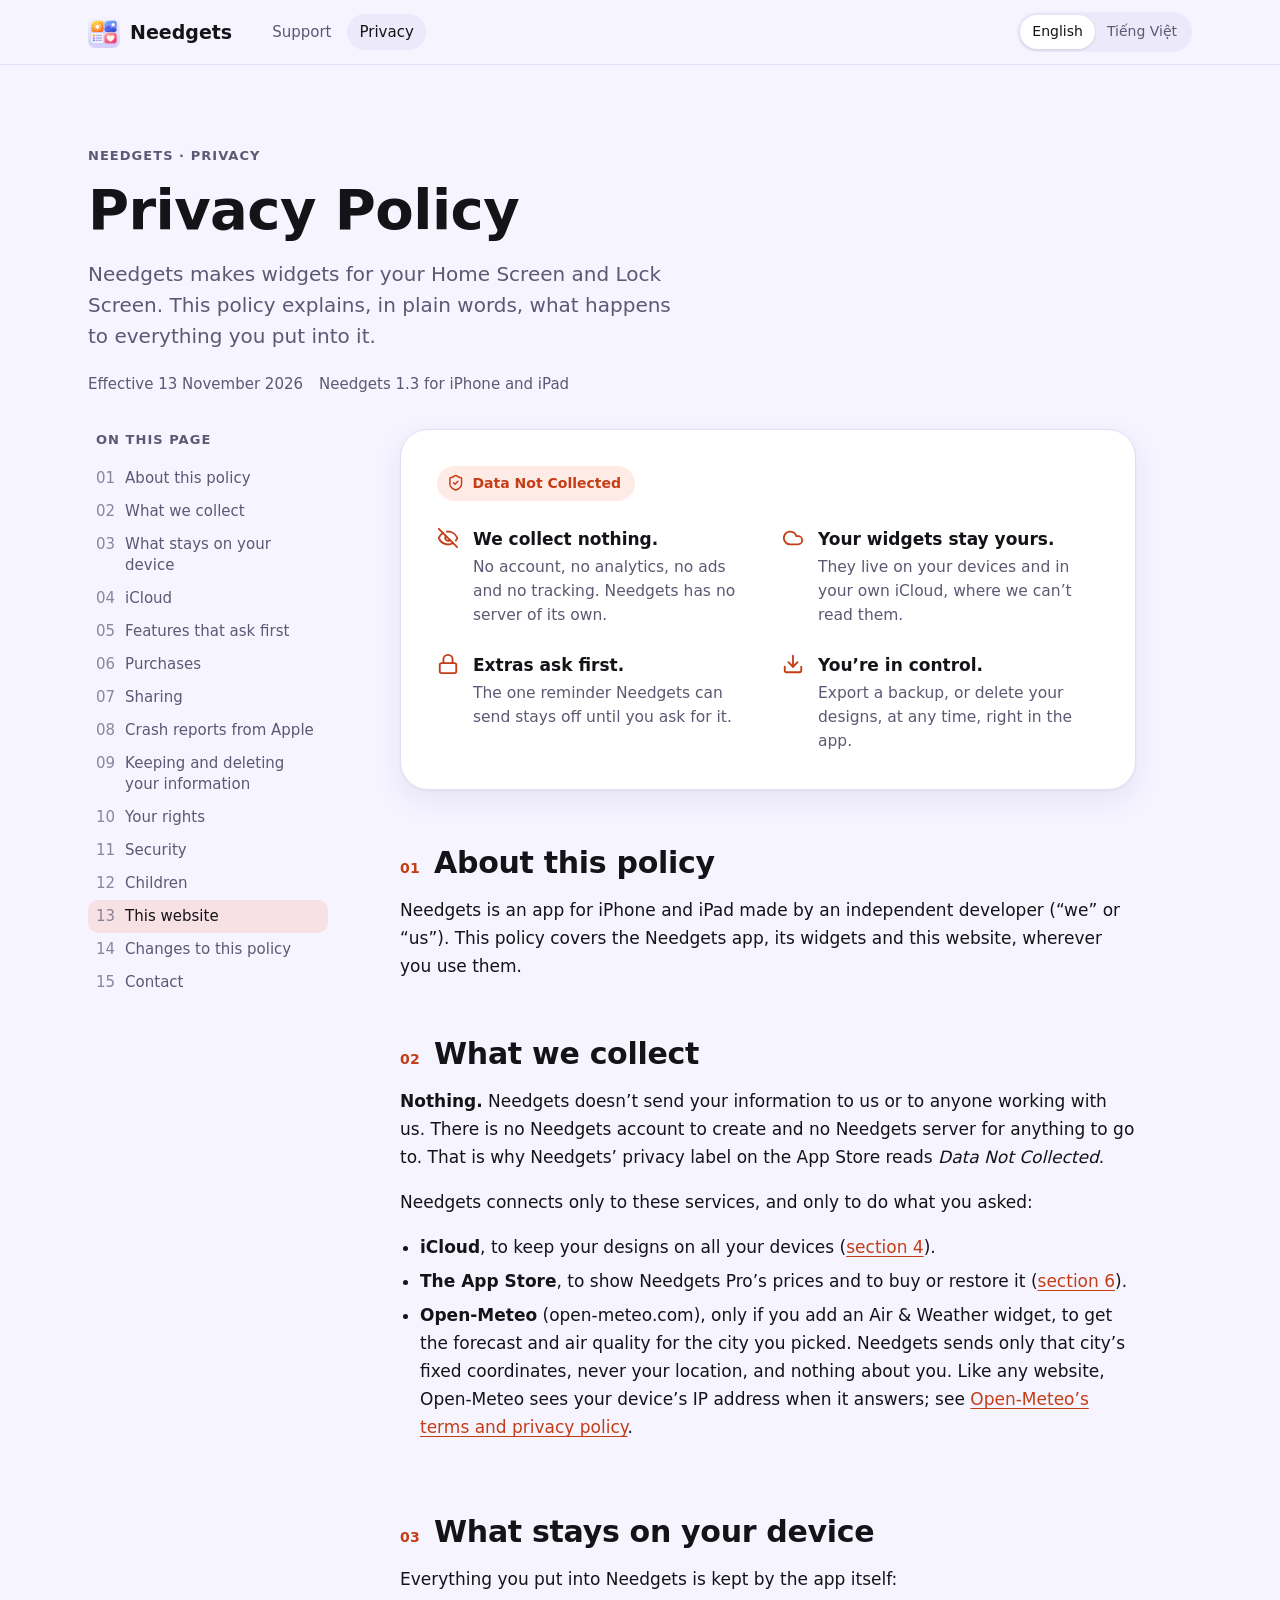
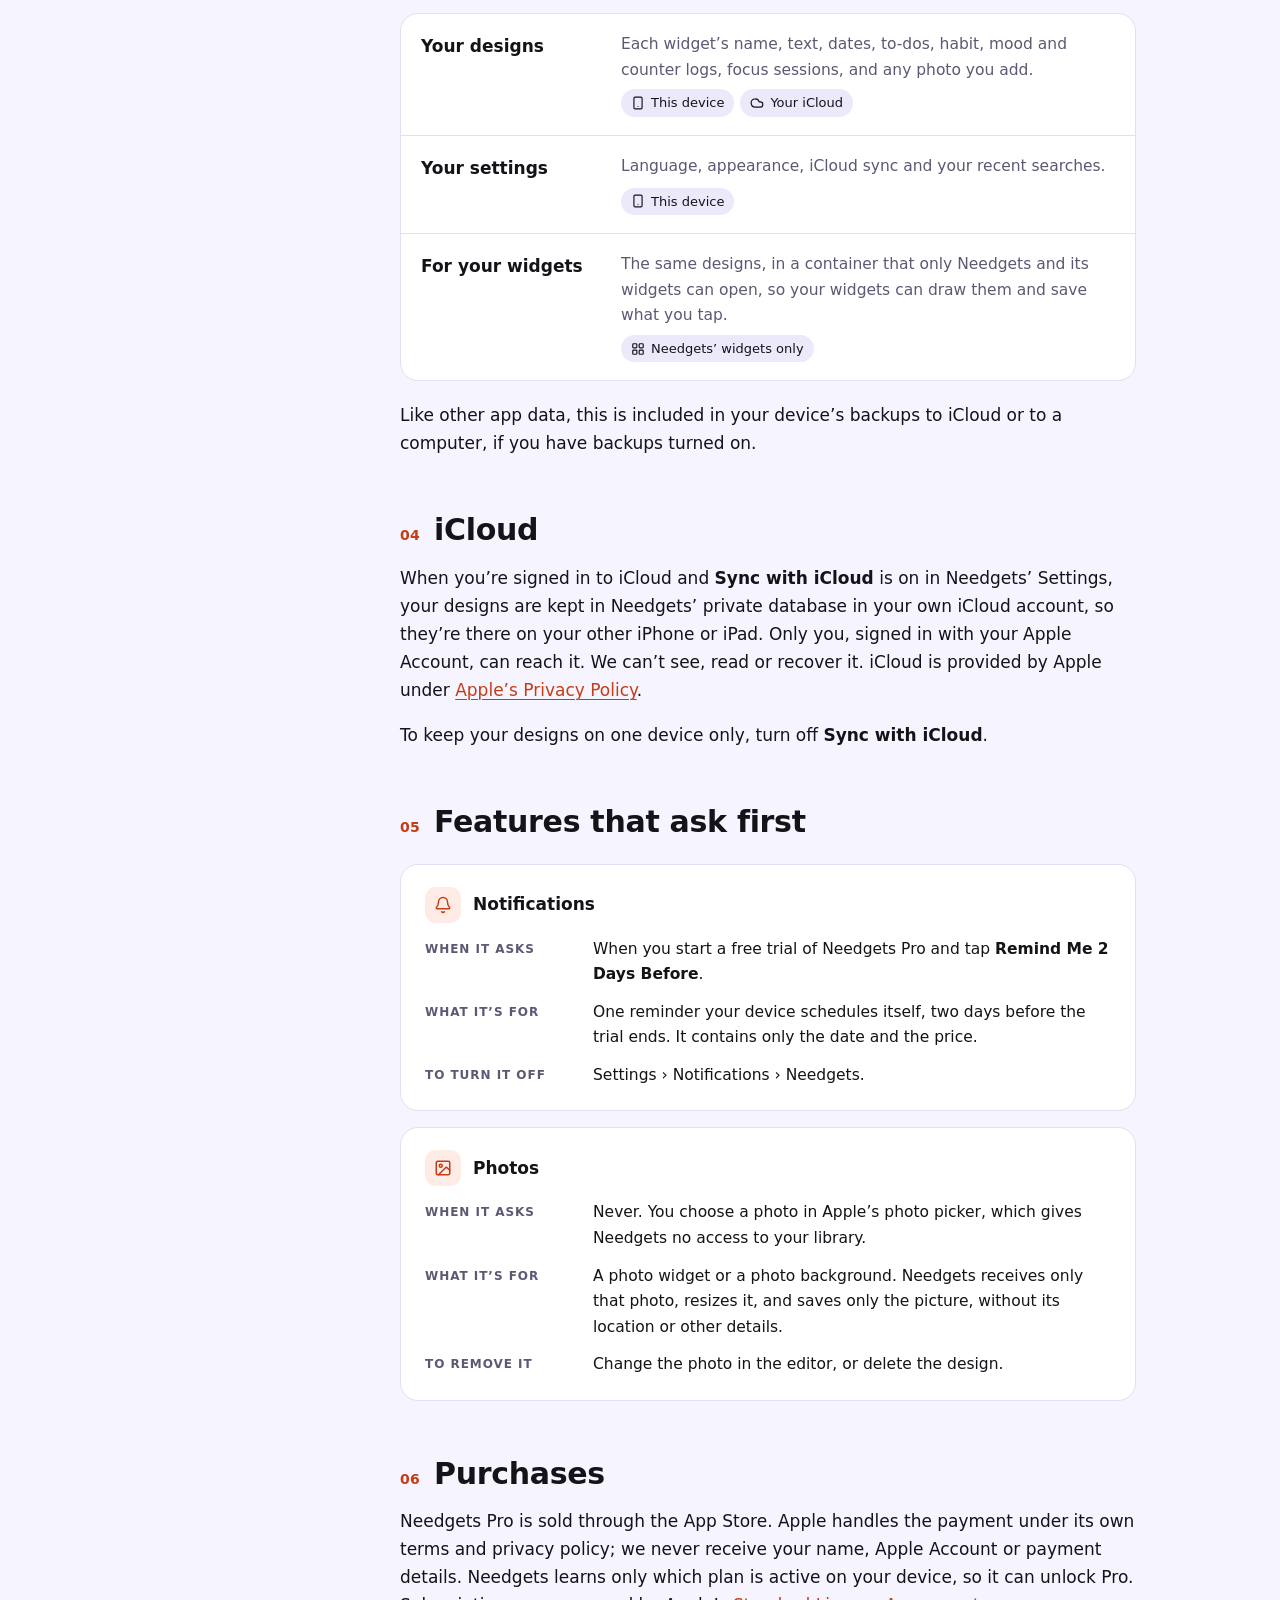
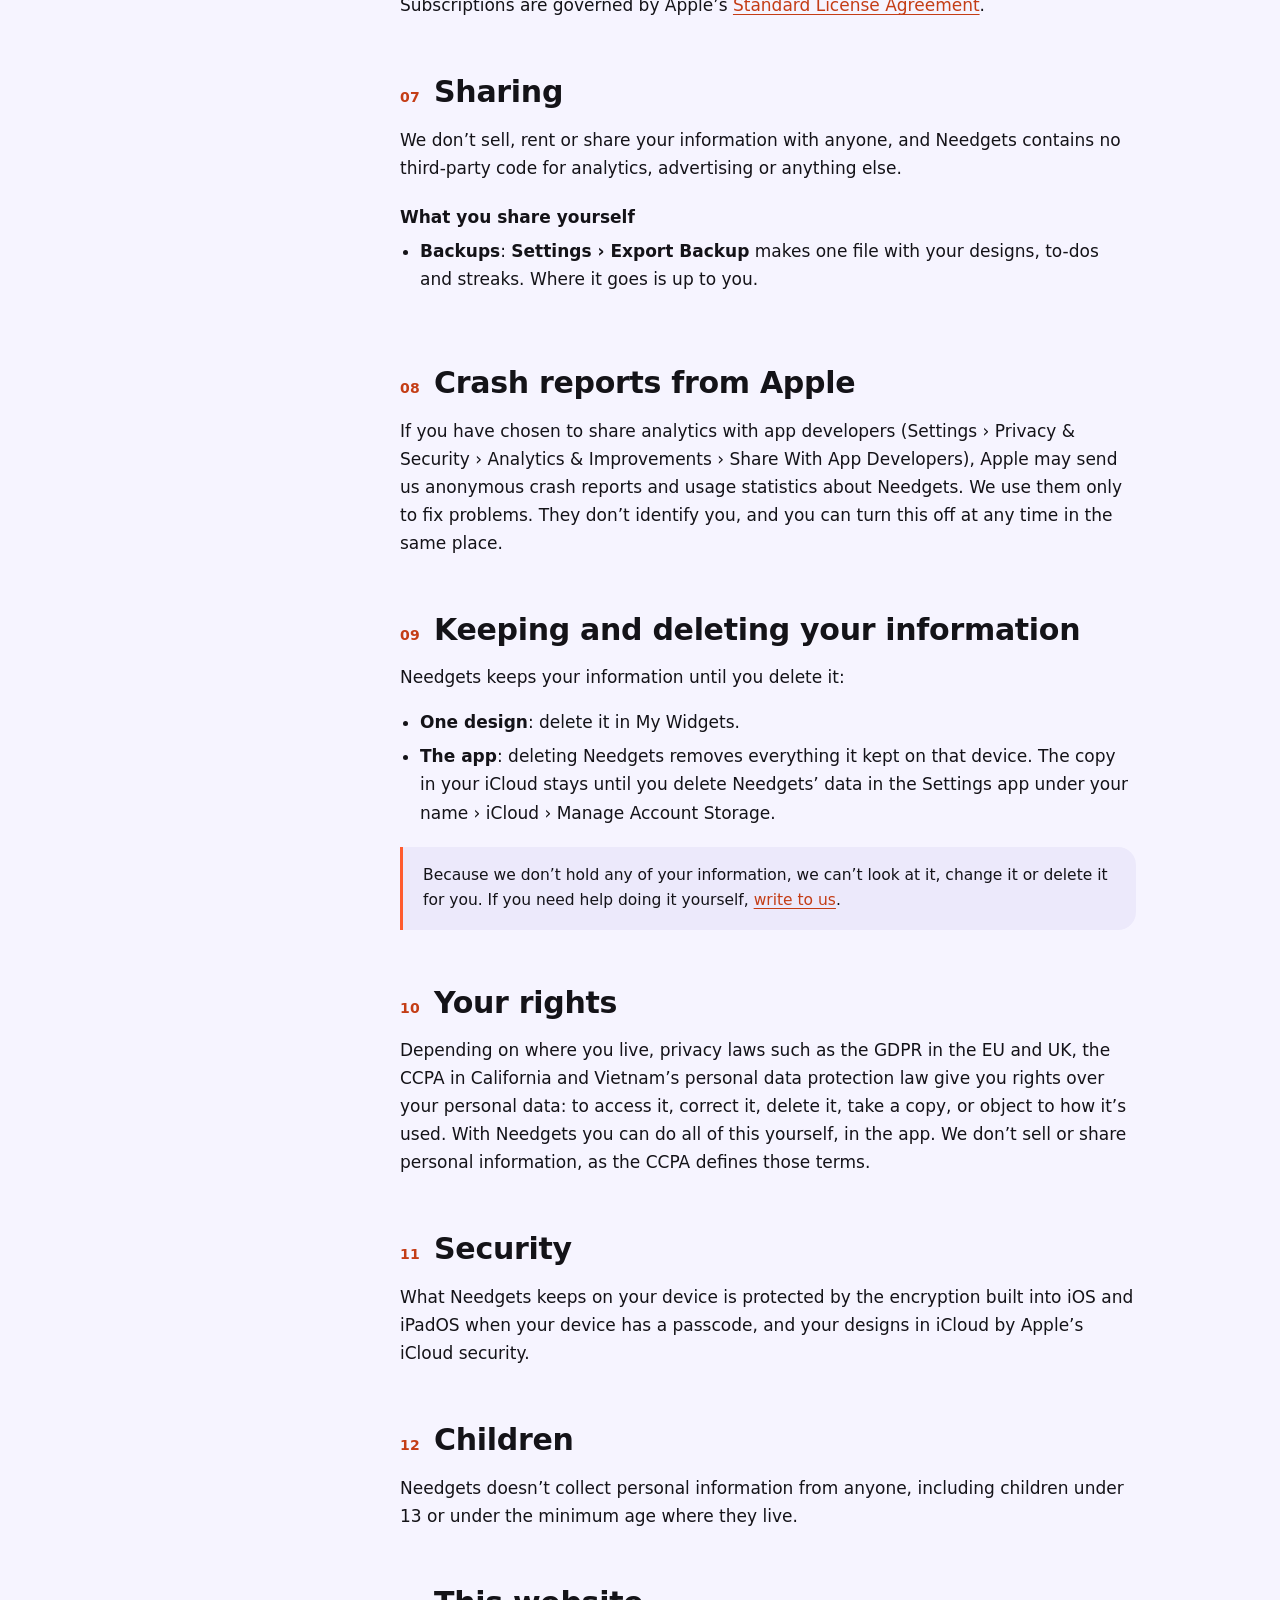
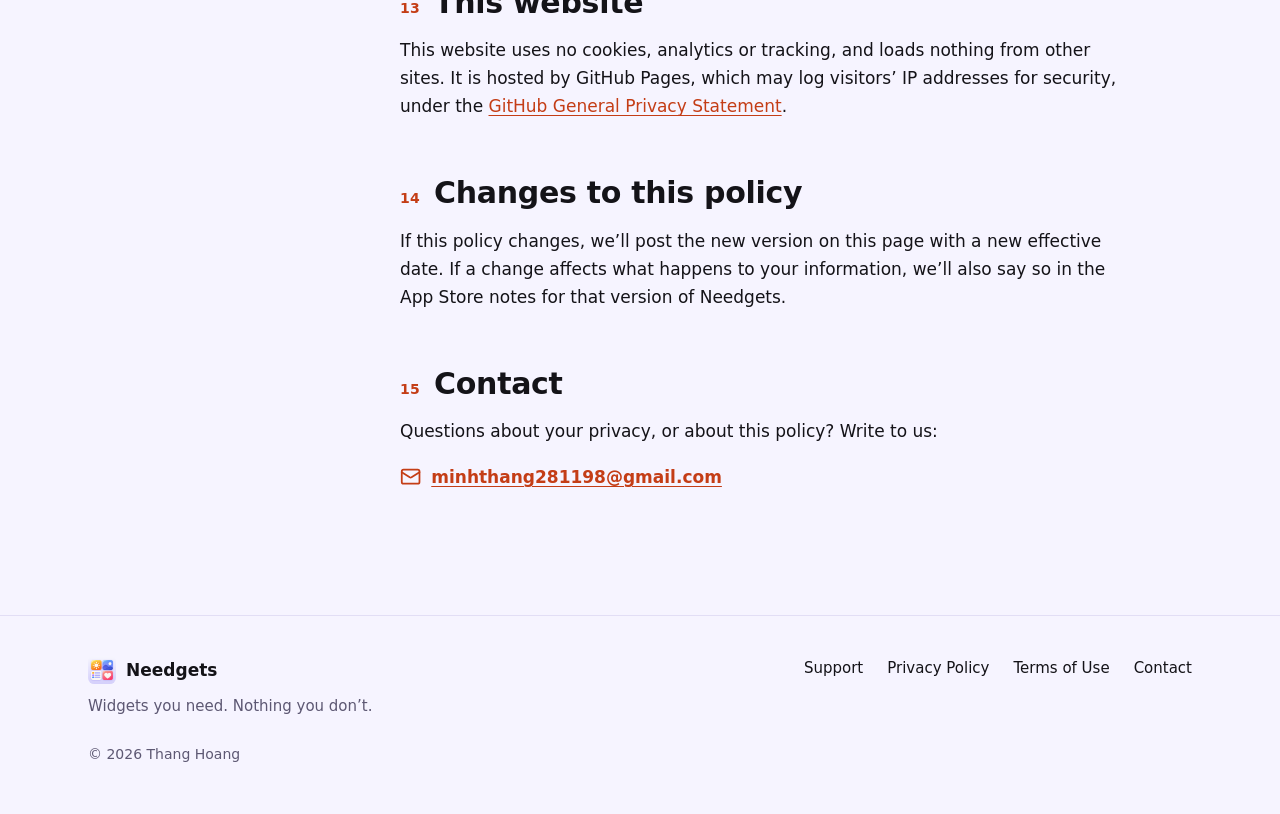
==== commit c3a574b3: "Privacy policy for 1.3: Open-Meteo for Air & Weather; nineteen widget kinds - The policy now lists O" ====
--- a/privacy/index.html
+++ b/privacy/index.html
@@ -45,7 +45,7 @@
           <p class="eyebrow"><a href="../">Needgets</a> · Privacy</p>
           <h1>Privacy Policy</h1>
           <p class="lede">Needgets makes widgets for your Home Screen and Lock Screen. This policy explains, in plain words, what happens to everything you put into it.</p>
-          <p class="updated"><span>Effective 25 October 2026</span><span>Needgets 1.1 for iPhone and iPad</span></p>
+          <p class="updated"><span>Effective 13 November 2026</span><span>Needgets 1.3 for iPhone and iPad</span></p>
         </header>
 
         <div class="policy">
@@ -67,7 +67,7 @@
             </section>
             <section id="en-collect">
               <h2><span class="num">02</span>What we collect</h2>
-              <p><strong>Nothing.</strong> Needgets doesn’t send your information to us or to anyone working with us. There is no Needgets account to create and no Needgets server for anything to go to. That is why Needgets’ privacy label on the App Store reads <em>Data Not Collected</em>.</p><p>Needgets connects to only two services, both run by Apple, and only to do what you asked:</p><ul><li><strong>iCloud</strong>, to keep your designs on all your devices (<a href="#en-icloud">section 4</a>).</li><li><strong>The App Store</strong>, to show Needgets Pro’s prices and to buy or restore it (<a href="#en-purchases">section 6</a>).</li></ul>
+              <p><strong>Nothing.</strong> Needgets doesn’t send your information to us or to anyone working with us. There is no Needgets account to create and no Needgets server for anything to go to. That is why Needgets’ privacy label on the App Store reads <em>Data Not Collected</em>.</p><p>Needgets connects only to these services, and only to do what you asked:</p><ul><li><strong>iCloud</strong>, to keep your designs on all your devices (<a href="#en-icloud">section 4</a>).</li><li><strong>The App Store</strong>, to show Needgets Pro’s prices and to buy or restore it (<a href="#en-purchases">section 6</a>).</li><li><strong>Open-Meteo</strong> (open-meteo.com), only if you add an Air &amp; Weather widget, to get the forecast and air quality for the city you picked. Needgets sends only that city’s fixed coordinates, never your location, and nothing about you. Like any website, Open-Meteo sees your device’s IP address when it answers; see <a href="https://open-meteo.com/en/terms">Open-Meteo’s terms and privacy policy</a>.</li></ul>
             </section>
             <section id="en-device">
               <h2><span class="num">03</span>What stays on your device</h2>
@@ -134,7 +134,7 @@
           <p class="eyebrow"><a href="../#vi">Needgets</a> · Quyền riêng tư</p>
           <h1>Chính sách quyền riêng tư</h1>
           <p class="lede">Needgets tạo widget cho Màn hình chính và Màn hình khóa. Chính sách này giải thích bằng lời dễ hiểu điều gì xảy ra với mọi thứ bạn đưa vào ứng dụng.</p>
-          <p class="updated"><span>Có hiệu lực từ 25 tháng 10 năm 2026</span><span>Needgets 1.1 cho iPhone và iPad</span></p>
+          <p class="updated"><span>Có hiệu lực từ 13 tháng 11 năm 2026</span><span>Needgets 1.3 cho iPhone và iPad</span></p>
         </header>
 
         <div class="policy">
@@ -156,7 +156,7 @@
             </section>
             <section id="vi-collect">
               <h2><span class="num">02</span>Những gì chúng tôi thu thập</h2>
-              <p><strong>Không gì cả.</strong> Needgets không gửi thông tin của bạn cho chúng tôi hay bất kỳ ai làm việc với chúng tôi. Không có tài khoản Needgets nào để tạo và không có máy chủ Needgets nào để gửi đến. Vì vậy nhãn quyền riêng tư của Needgets trên App Store ghi <em>Không thu thập dữ liệu</em>.</p><p>Needgets chỉ kết nối với hai dịch vụ, đều do Apple vận hành, và chỉ để làm điều bạn yêu cầu:</p><ul><li><strong>iCloud</strong>, để thiết kế của bạn có trên mọi thiết bị (<a href="#vi-icloud">mục 4</a>).</li><li><strong>App Store</strong>, để hiện giá Needgets Pro, mua hoặc khôi phục (<a href="#vi-purchases">mục 6</a>).</li></ul>
+              <p><strong>Không gì cả.</strong> Needgets không gửi thông tin của bạn cho chúng tôi hay bất kỳ ai làm việc với chúng tôi. Không có tài khoản Needgets nào để tạo và không có máy chủ Needgets nào để gửi đến. Vì vậy nhãn quyền riêng tư của Needgets trên App Store ghi <em>Không thu thập dữ liệu</em>.</p><p>Needgets chỉ kết nối với các dịch vụ dưới đây, và chỉ để làm điều bạn yêu cầu:</p><ul><li><strong>iCloud</strong>, để thiết kế của bạn có trên mọi thiết bị (<a href="#vi-icloud">mục 4</a>).</li><li><strong>App Store</strong>, để hiện giá Needgets Pro, mua hoặc khôi phục (<a href="#vi-purchases">mục 6</a>).</li><li><strong>Open-Meteo</strong> (open-meteo.com), chỉ khi bạn thêm widget Không khí &amp; Thời tiết, để lấy dự báo và chất lượng không khí của thành phố bạn chọn. Needgets chỉ gửi tọa độ cố định của thành phố đó, không bao giờ gửi vị trí của bạn hay thông tin gì về bạn. Như mọi trang web, Open-Meteo thấy địa chỉ IP của thiết bị khi trả lời; xem <a href="https://open-meteo.com/en/terms">điều khoản và chính sách quyền riêng tư của Open-Meteo</a>.</li></ul>
             </section>
             <section id="vi-device">
               <h2><span class="num">03</span>Những gì ở lại trên thiết bị</h2>
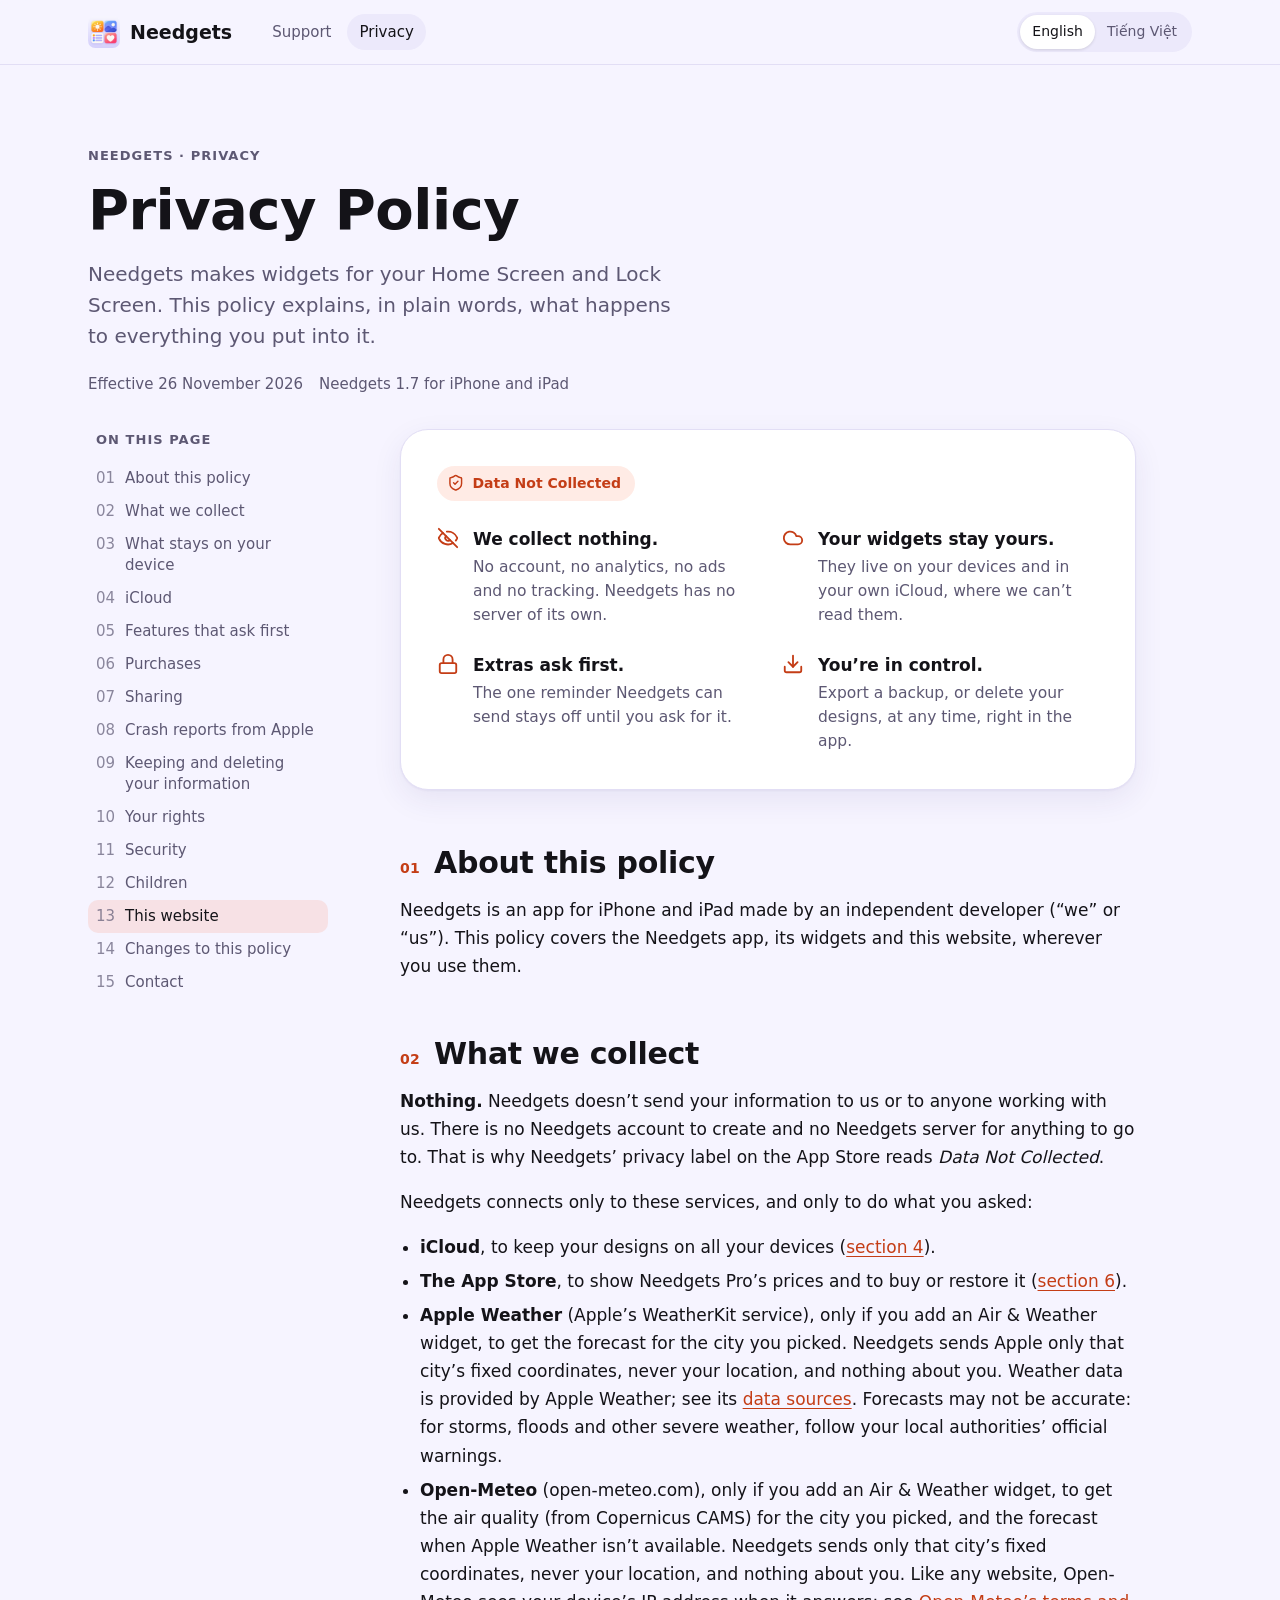
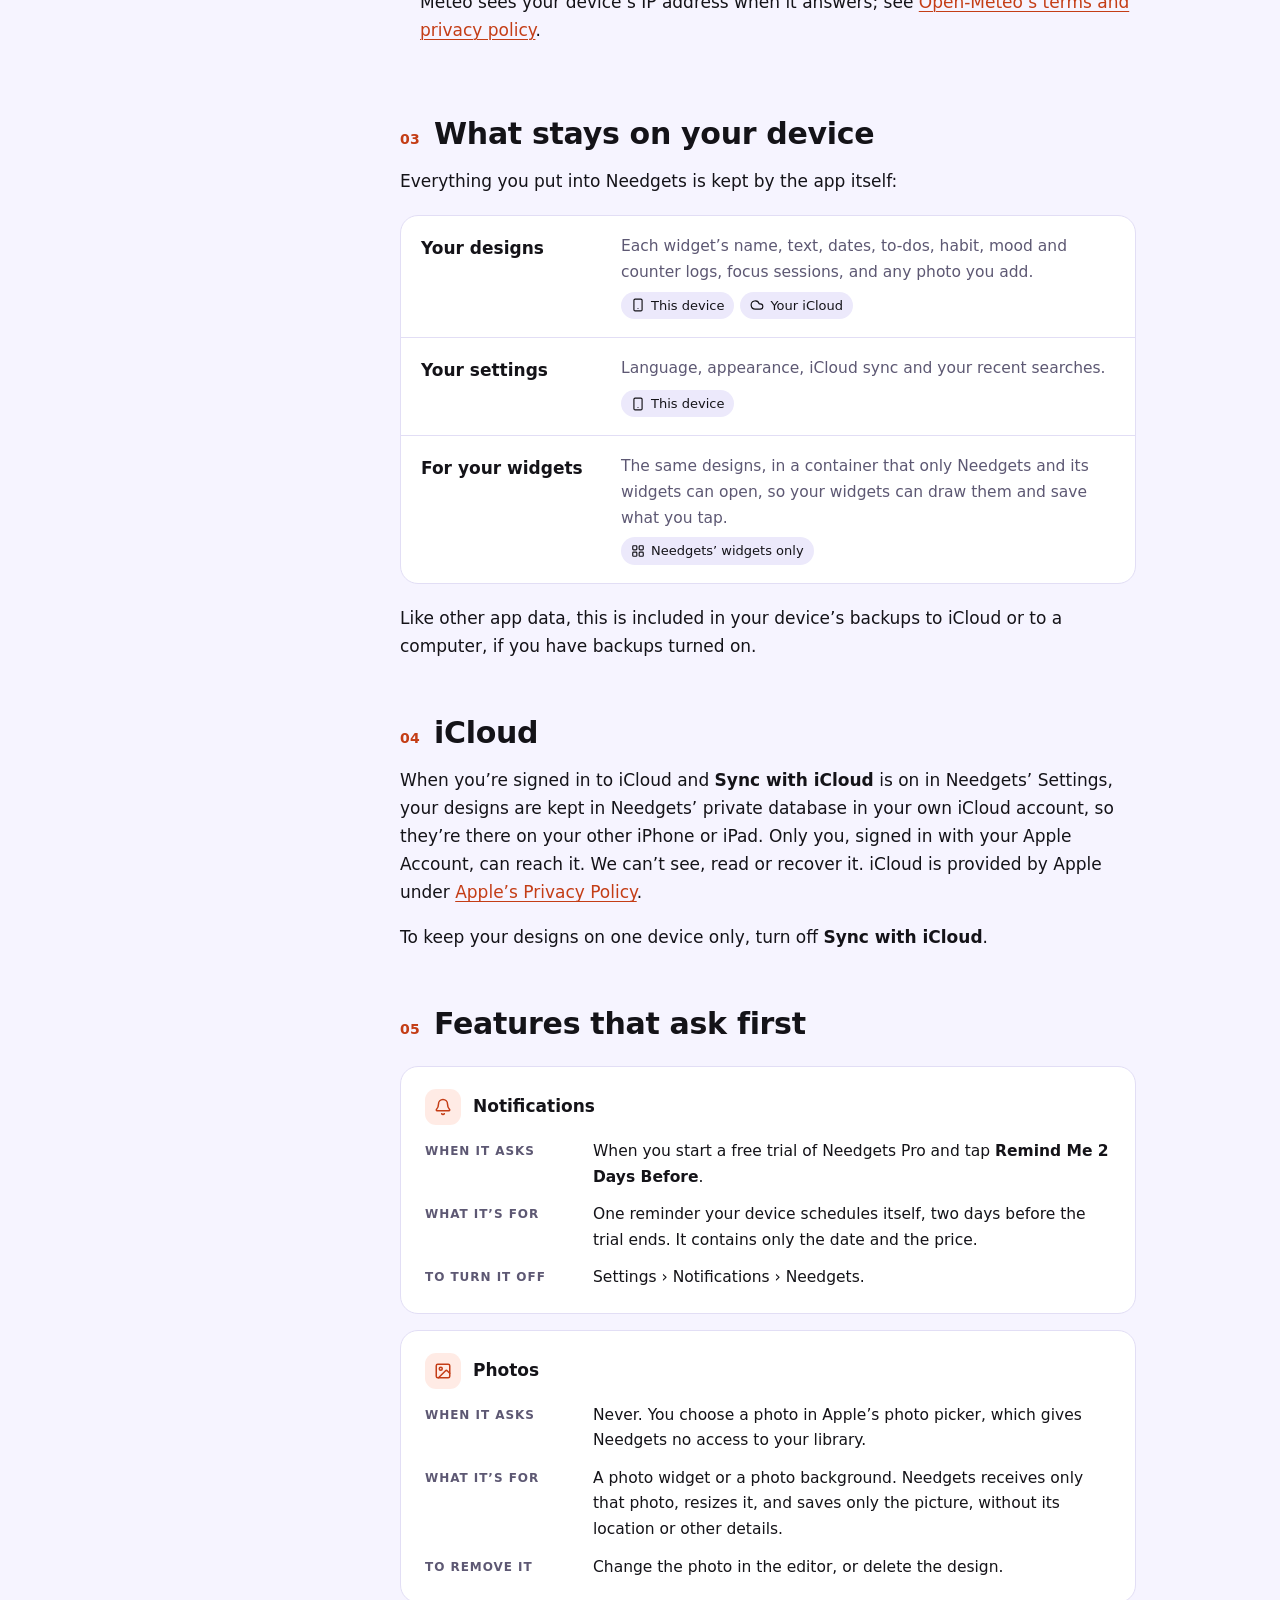
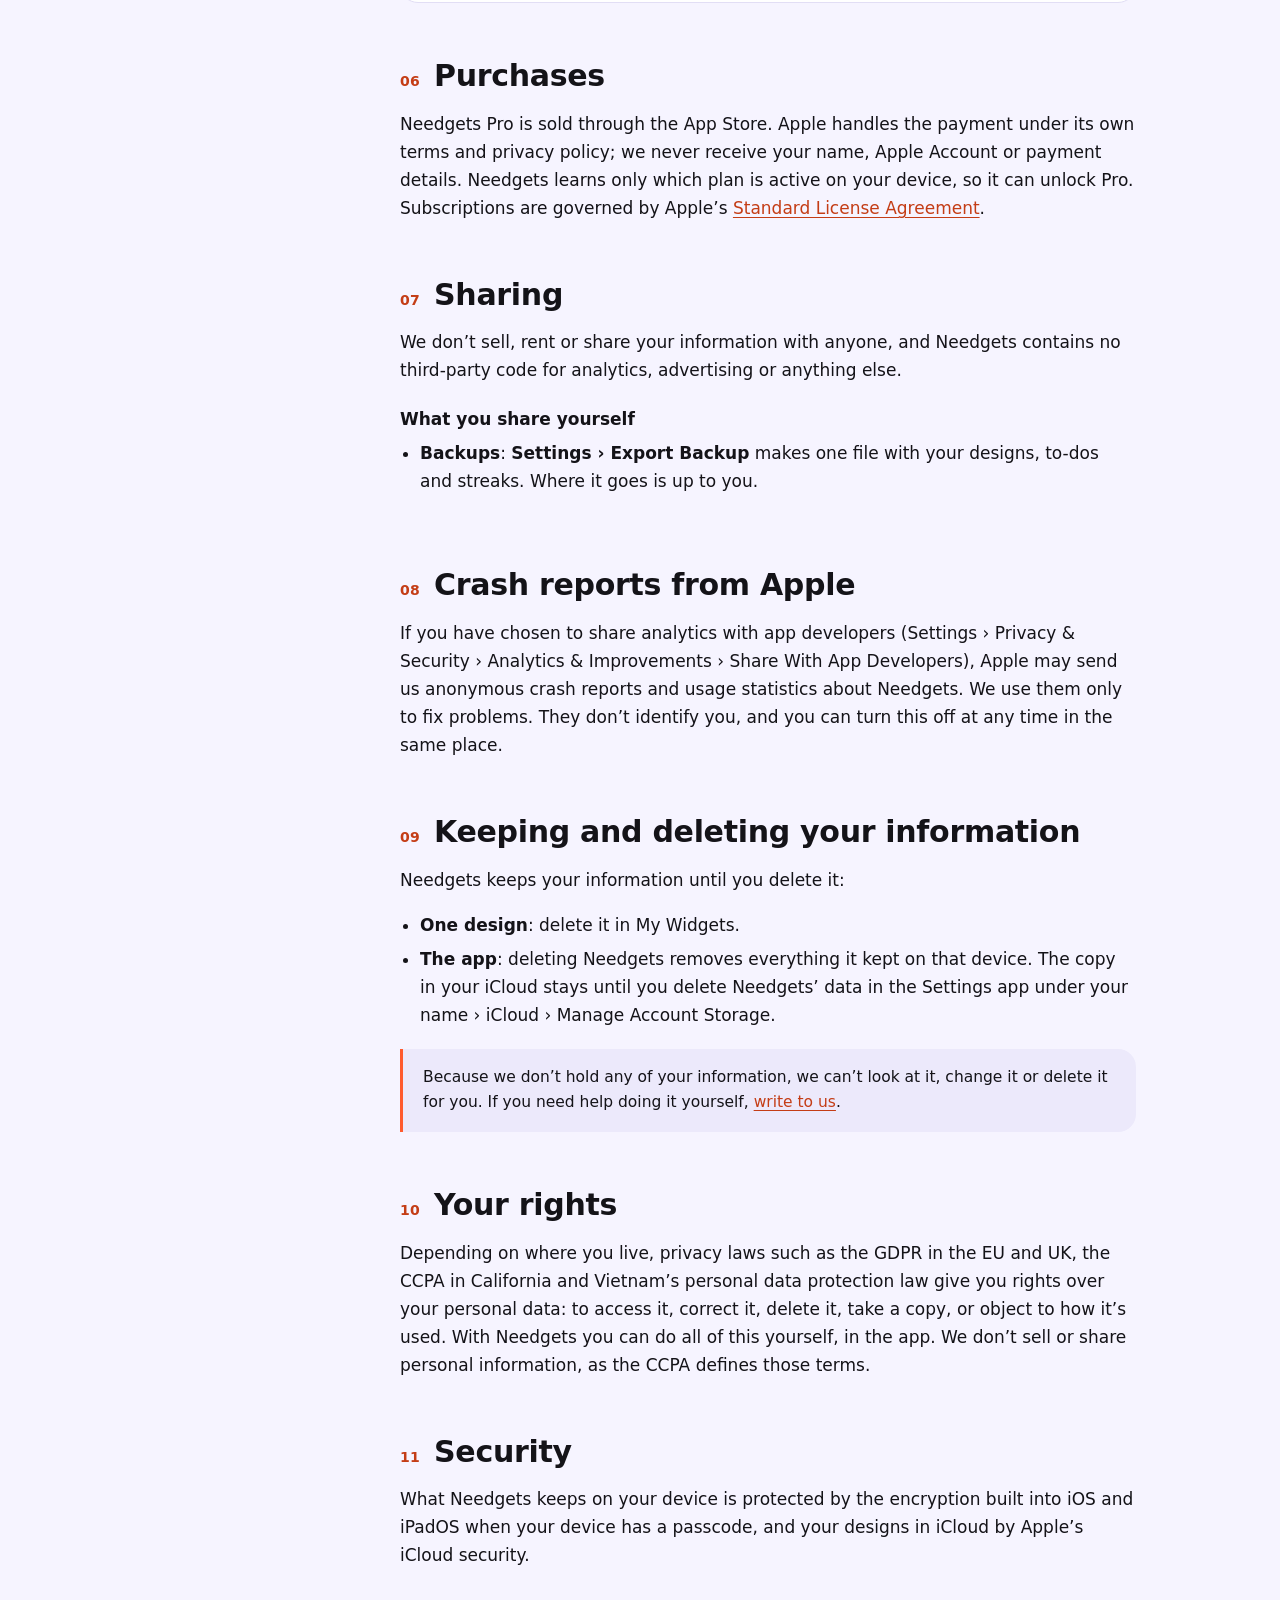
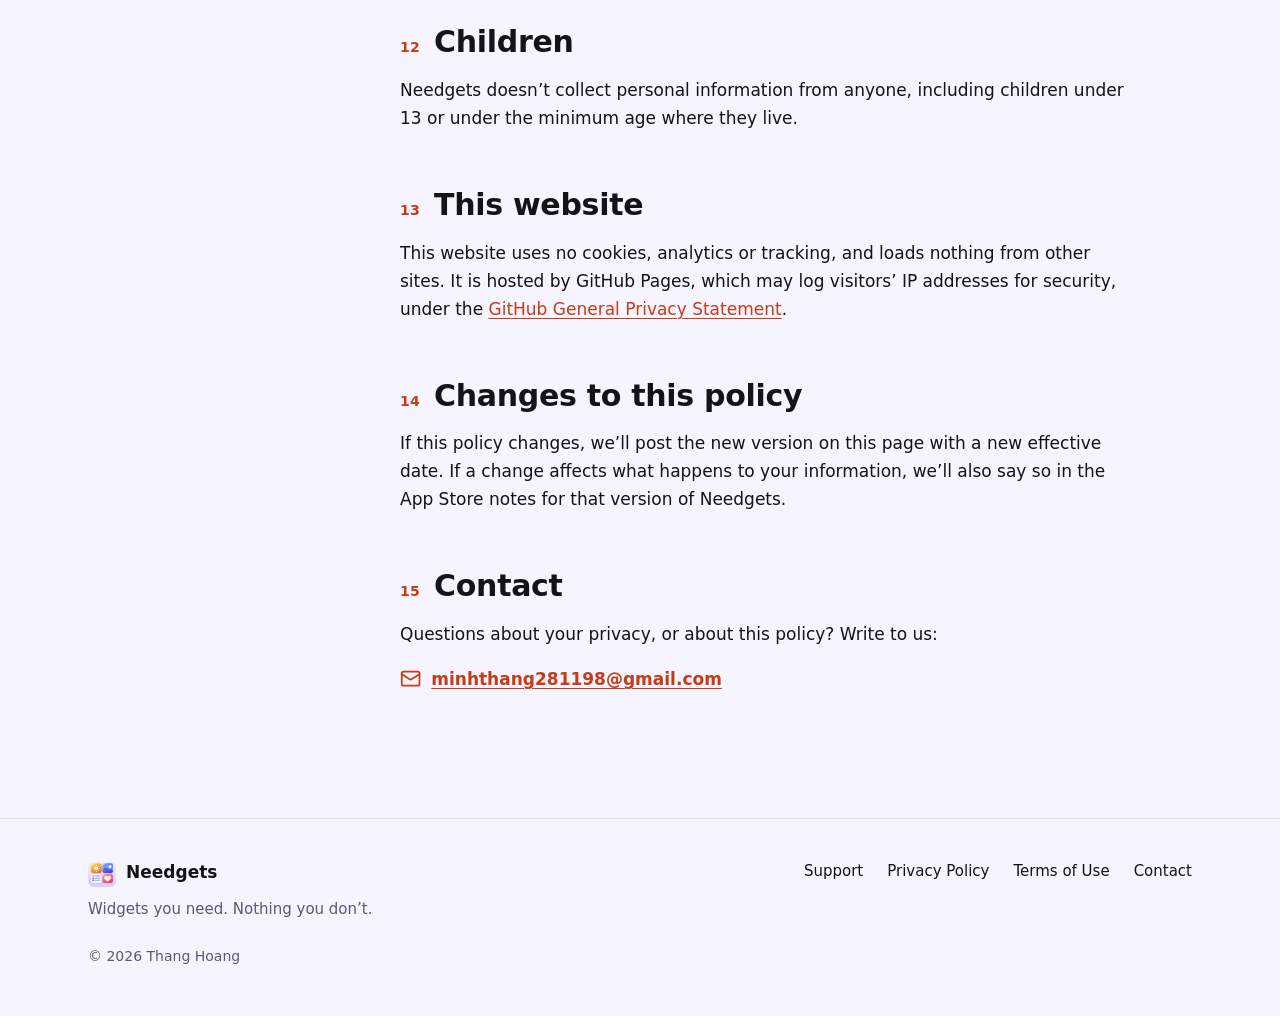
==== commit 220fdb52: "Privacy policy for 1.7: Apple Weather (WeatherKit) for Air & Weather, accuracy notice; Open-Meteo fo" ====
--- a/privacy/index.html
+++ b/privacy/index.html
@@ -45,7 +45,7 @@
           <p class="eyebrow"><a href="../">Needgets</a> · Privacy</p>
           <h1>Privacy Policy</h1>
           <p class="lede">Needgets makes widgets for your Home Screen and Lock Screen. This policy explains, in plain words, what happens to everything you put into it.</p>
-          <p class="updated"><span>Effective 13 November 2026</span><span>Needgets 1.3 for iPhone and iPad</span></p>
+          <p class="updated"><span>Effective 26 November 2026</span><span>Needgets 1.7 for iPhone and iPad</span></p>
         </header>
 
         <div class="policy">
@@ -67,7 +67,7 @@
             </section>
             <section id="en-collect">
               <h2><span class="num">02</span>What we collect</h2>
-              <p><strong>Nothing.</strong> Needgets doesn’t send your information to us or to anyone working with us. There is no Needgets account to create and no Needgets server for anything to go to. That is why Needgets’ privacy label on the App Store reads <em>Data Not Collected</em>.</p><p>Needgets connects only to these services, and only to do what you asked:</p><ul><li><strong>iCloud</strong>, to keep your designs on all your devices (<a href="#en-icloud">section 4</a>).</li><li><strong>The App Store</strong>, to show Needgets Pro’s prices and to buy or restore it (<a href="#en-purchases">section 6</a>).</li><li><strong>Open-Meteo</strong> (open-meteo.com), only if you add an Air &amp; Weather widget, to get the forecast and air quality for the city you picked. Needgets sends only that city’s fixed coordinates, never your location, and nothing about you. Like any website, Open-Meteo sees your device’s IP address when it answers; see <a href="https://open-meteo.com/en/terms">Open-Meteo’s terms and privacy policy</a>.</li></ul>
+              <p><strong>Nothing.</strong> Needgets doesn’t send your information to us or to anyone working with us. There is no Needgets account to create and no Needgets server for anything to go to. That is why Needgets’ privacy label on the App Store reads <em>Data Not Collected</em>.</p><p>Needgets connects only to these services, and only to do what you asked:</p><ul><li><strong>iCloud</strong>, to keep your designs on all your devices (<a href="#en-icloud">section 4</a>).</li><li><strong>The App Store</strong>, to show Needgets Pro’s prices and to buy or restore it (<a href="#en-purchases">section 6</a>).</li><li><strong>Apple Weather</strong> (Apple’s WeatherKit service), only if you add an Air &amp; Weather widget, to get the forecast for the city you picked. Needgets sends Apple only that city’s fixed coordinates, never your location, and nothing about you. Weather data is provided by Apple Weather; see its <a href="https://weatherkit.apple.com/legal-attribution.html">data sources</a>. Forecasts may not be accurate: for storms, floods and other severe weather, follow your local authorities’ official warnings.</li><li><strong>Open-Meteo</strong> (open-meteo.com), only if you add an Air &amp; Weather widget, to get the air quality (from Copernicus CAMS) for the city you picked, and the forecast when Apple Weather isn’t available. Needgets sends only that city’s fixed coordinates, never your location, and nothing about you. Like any website, Open-Meteo sees your device’s IP address when it answers; see <a href="https://open-meteo.com/en/terms">Open-Meteo’s terms and privacy policy</a>.</li></ul>
             </section>
             <section id="en-device">
               <h2><span class="num">03</span>What stays on your device</h2>
@@ -134,7 +134,7 @@
           <p class="eyebrow"><a href="../#vi">Needgets</a> · Quyền riêng tư</p>
           <h1>Chính sách quyền riêng tư</h1>
           <p class="lede">Needgets tạo widget cho Màn hình chính và Màn hình khóa. Chính sách này giải thích bằng lời dễ hiểu điều gì xảy ra với mọi thứ bạn đưa vào ứng dụng.</p>
-          <p class="updated"><span>Có hiệu lực từ 13 tháng 11 năm 2026</span><span>Needgets 1.3 cho iPhone và iPad</span></p>
+          <p class="updated"><span>Có hiệu lực từ 26 tháng 11 năm 2026</span><span>Needgets 1.7 cho iPhone và iPad</span></p>
         </header>
 
         <div class="policy">
@@ -156,7 +156,7 @@
             </section>
             <section id="vi-collect">
               <h2><span class="num">02</span>Những gì chúng tôi thu thập</h2>
-              <p><strong>Không gì cả.</strong> Needgets không gửi thông tin của bạn cho chúng tôi hay bất kỳ ai làm việc với chúng tôi. Không có tài khoản Needgets nào để tạo và không có máy chủ Needgets nào để gửi đến. Vì vậy nhãn quyền riêng tư của Needgets trên App Store ghi <em>Không thu thập dữ liệu</em>.</p><p>Needgets chỉ kết nối với các dịch vụ dưới đây, và chỉ để làm điều bạn yêu cầu:</p><ul><li><strong>iCloud</strong>, để thiết kế của bạn có trên mọi thiết bị (<a href="#vi-icloud">mục 4</a>).</li><li><strong>App Store</strong>, để hiện giá Needgets Pro, mua hoặc khôi phục (<a href="#vi-purchases">mục 6</a>).</li><li><strong>Open-Meteo</strong> (open-meteo.com), chỉ khi bạn thêm widget Không khí &amp; Thời tiết, để lấy dự báo và chất lượng không khí của thành phố bạn chọn. Needgets chỉ gửi tọa độ cố định của thành phố đó, không bao giờ gửi vị trí của bạn hay thông tin gì về bạn. Như mọi trang web, Open-Meteo thấy địa chỉ IP của thiết bị khi trả lời; xem <a href="https://open-meteo.com/en/terms">điều khoản và chính sách quyền riêng tư của Open-Meteo</a>.</li></ul>
+              <p><strong>Không gì cả.</strong> Needgets không gửi thông tin của bạn cho chúng tôi hay bất kỳ ai làm việc với chúng tôi. Không có tài khoản Needgets nào để tạo và không có máy chủ Needgets nào để gửi đến. Vì vậy nhãn quyền riêng tư của Needgets trên App Store ghi <em>Không thu thập dữ liệu</em>.</p><p>Needgets chỉ kết nối với các dịch vụ dưới đây, và chỉ để làm điều bạn yêu cầu:</p><ul><li><strong>iCloud</strong>, để thiết kế của bạn có trên mọi thiết bị (<a href="#vi-icloud">mục 4</a>).</li><li><strong>App Store</strong>, để hiện giá Needgets Pro, mua hoặc khôi phục (<a href="#vi-purchases">mục 6</a>).</li><li><strong>Apple Weather</strong> (dịch vụ WeatherKit của Apple), chỉ khi bạn thêm widget Không khí &amp; Thời tiết, để lấy dự báo của thành phố bạn chọn. Needgets chỉ gửi cho Apple tọa độ cố định của thành phố đó, không bao giờ gửi vị trí của bạn hay thông tin gì về bạn. Dữ liệu thời tiết do Apple Weather cung cấp; xem <a href="https://weatherkit.apple.com/legal-attribution.html">các nguồn dữ liệu</a>. Dự báo có thể không chính xác: với bão, lũ và thời tiết nguy hiểm khác, hãy làm theo cảnh báo chính thức của cơ quan chức năng.</li><li><strong>Open-Meteo</strong> (open-meteo.com), chỉ khi bạn thêm widget Không khí &amp; Thời tiết, để lấy chất lượng không khí (từ Copernicus CAMS) của thành phố bạn chọn, và dự báo khi Apple Weather không có. Needgets chỉ gửi tọa độ cố định của thành phố đó, không bao giờ gửi vị trí của bạn hay thông tin gì về bạn. Như mọi trang web, Open-Meteo thấy địa chỉ IP của thiết bị khi trả lời; xem <a href="https://open-meteo.com/en/terms">điều khoản và chính sách quyền riêng tư của Open-Meteo</a>.</li></ul>
             </section>
             <section id="vi-device">
               <h2><span class="num">03</span>Những gì ở lại trên thiết bị</h2>
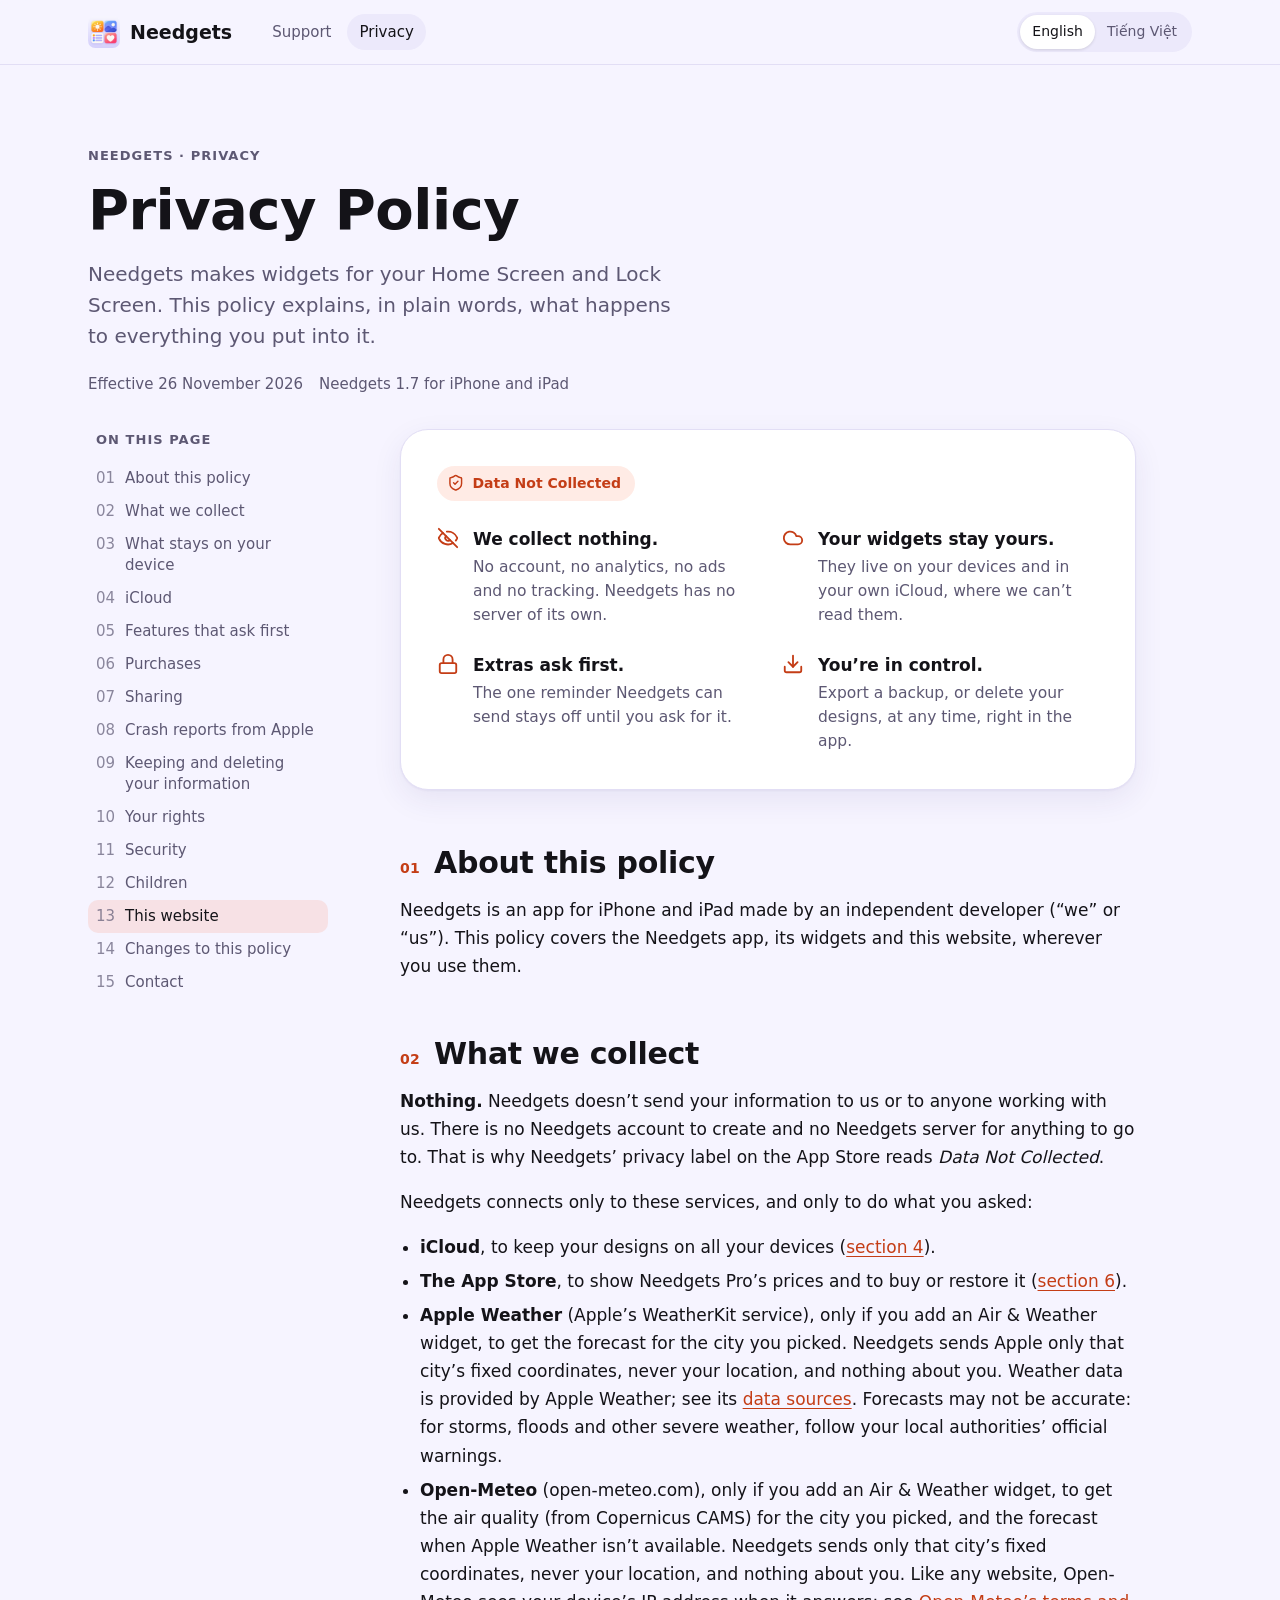
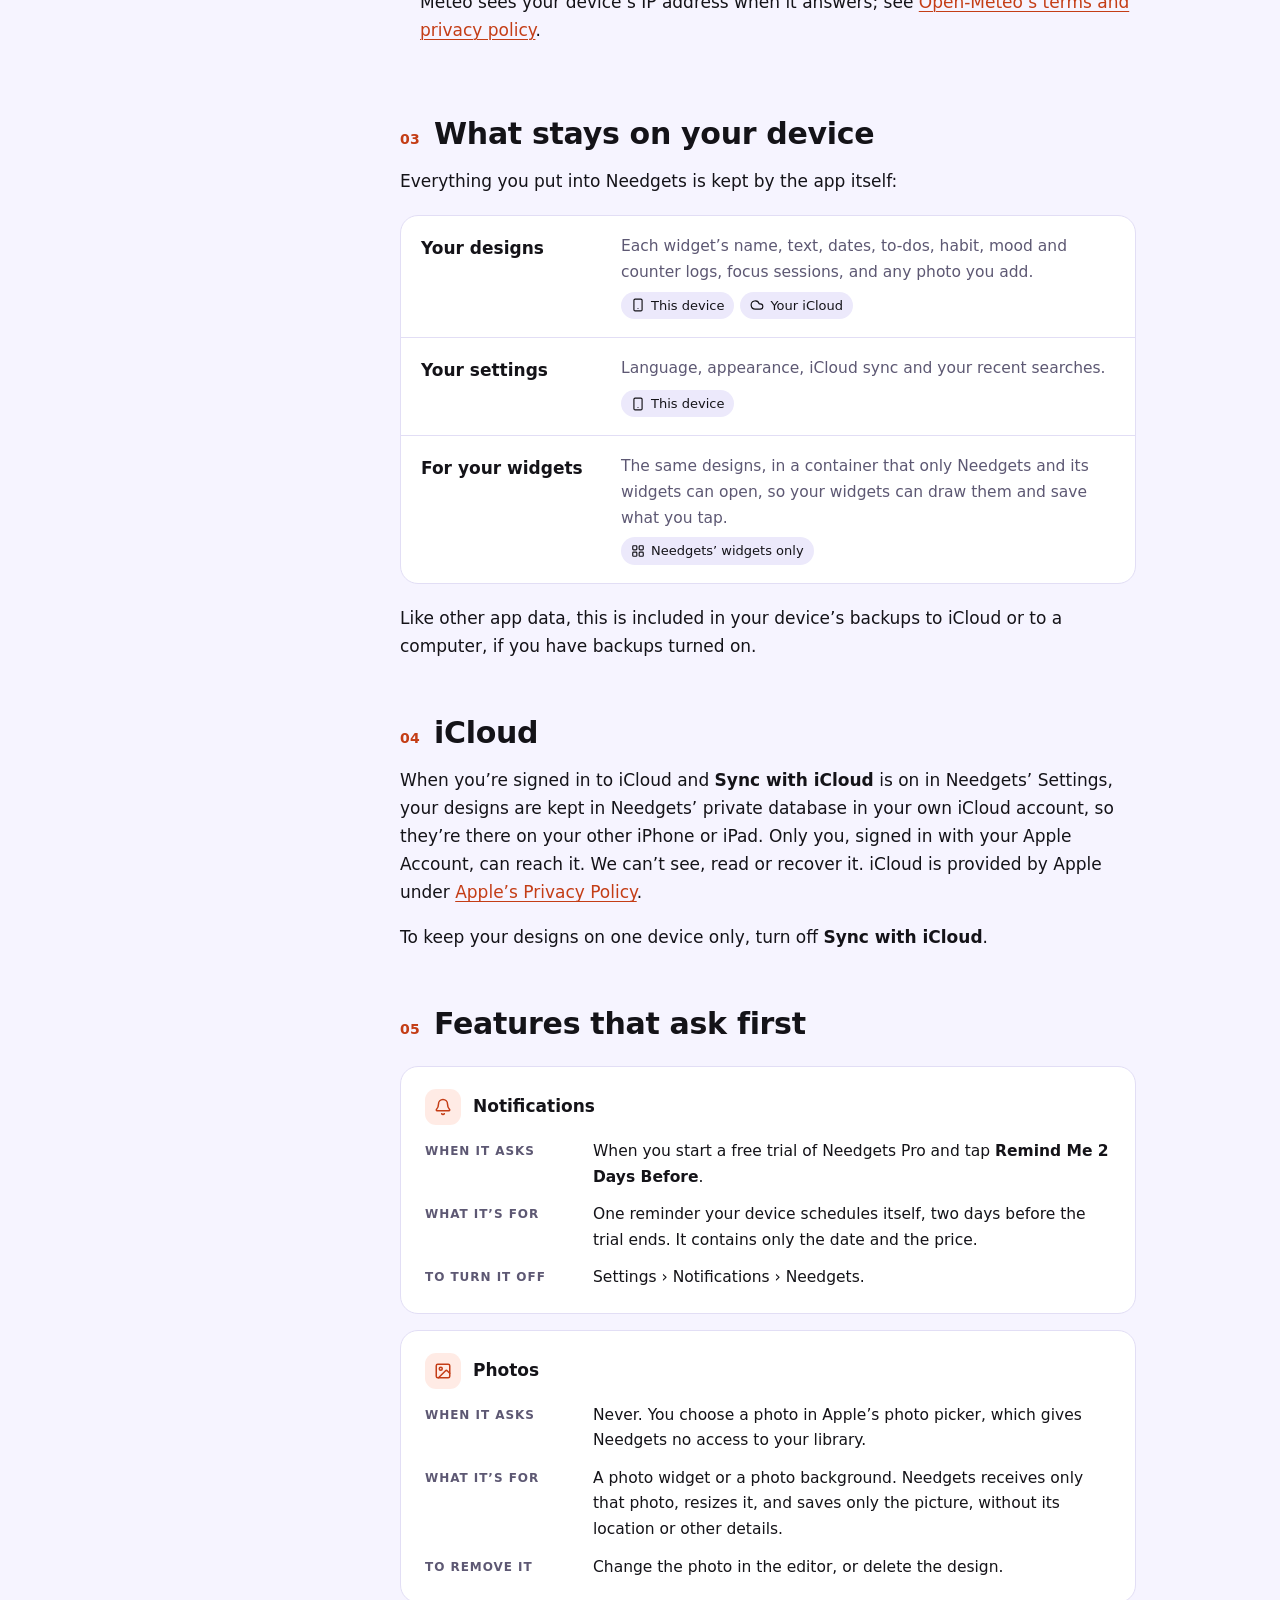
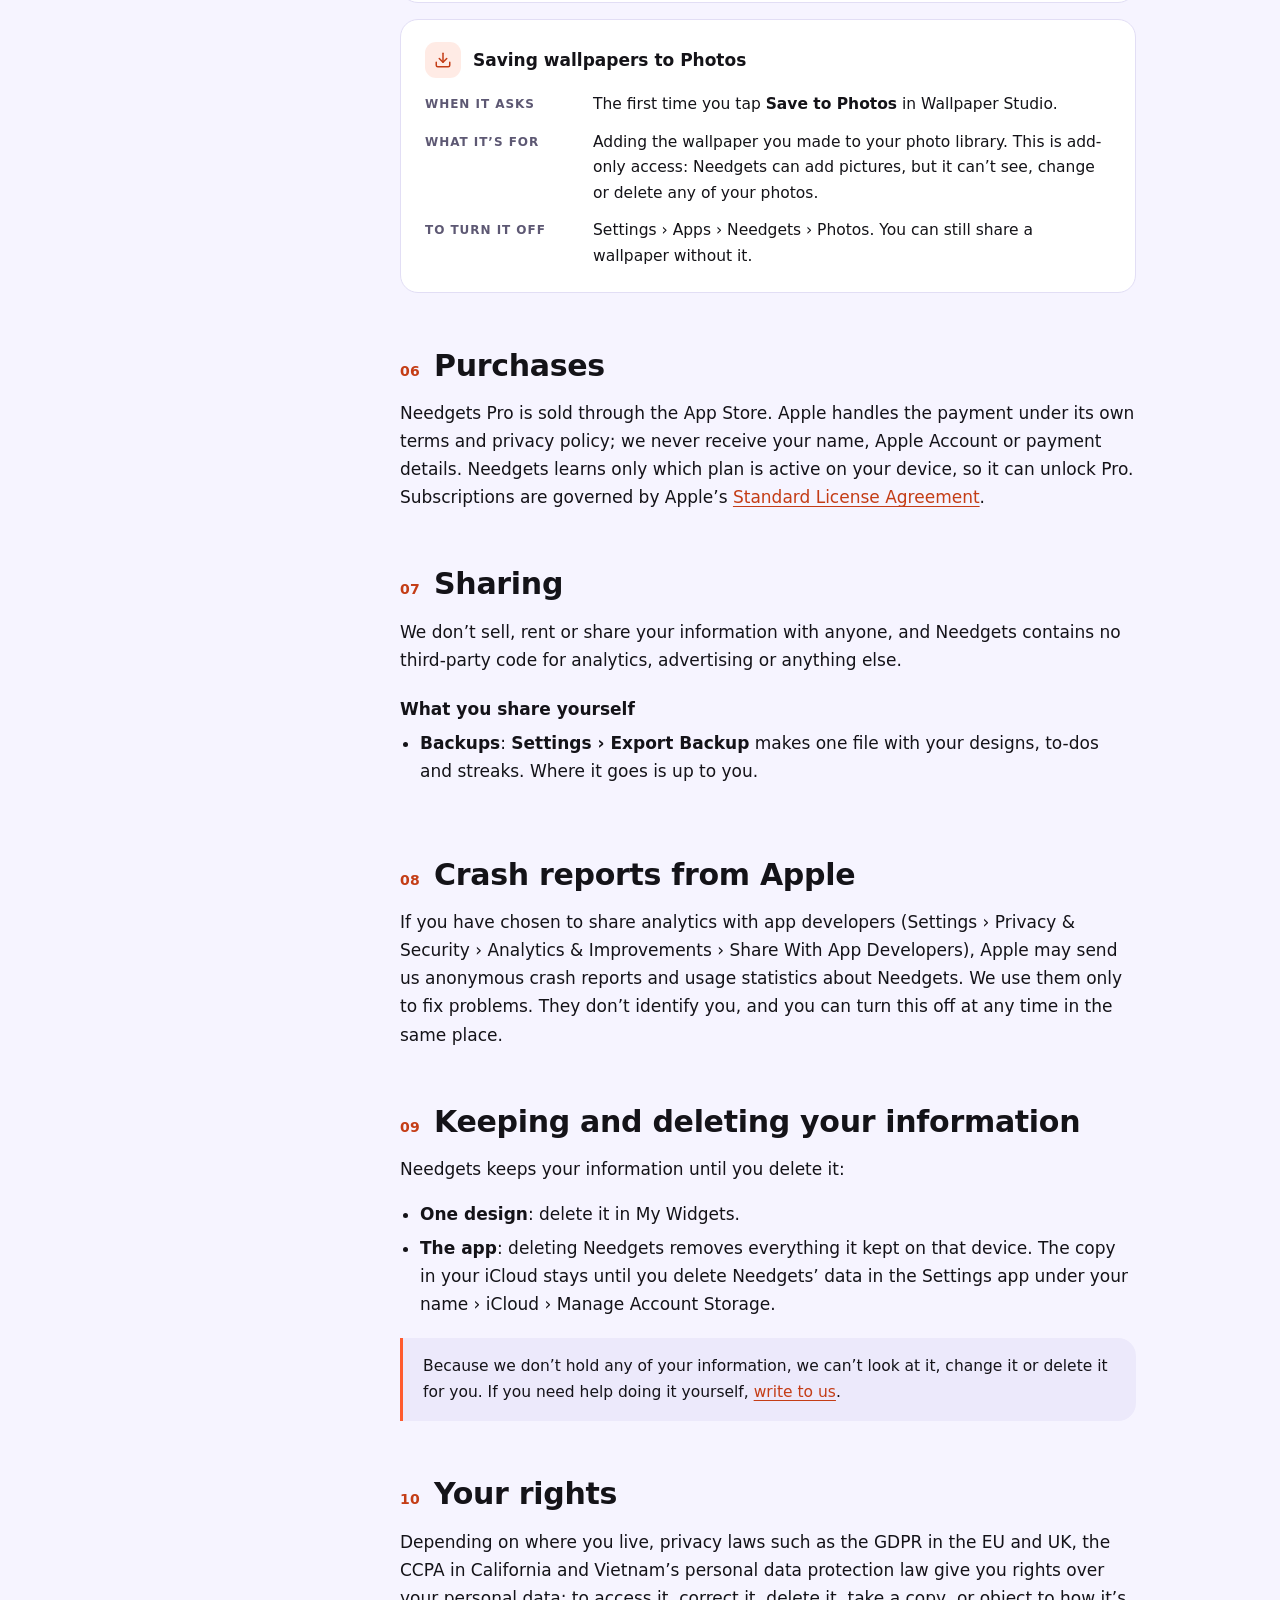
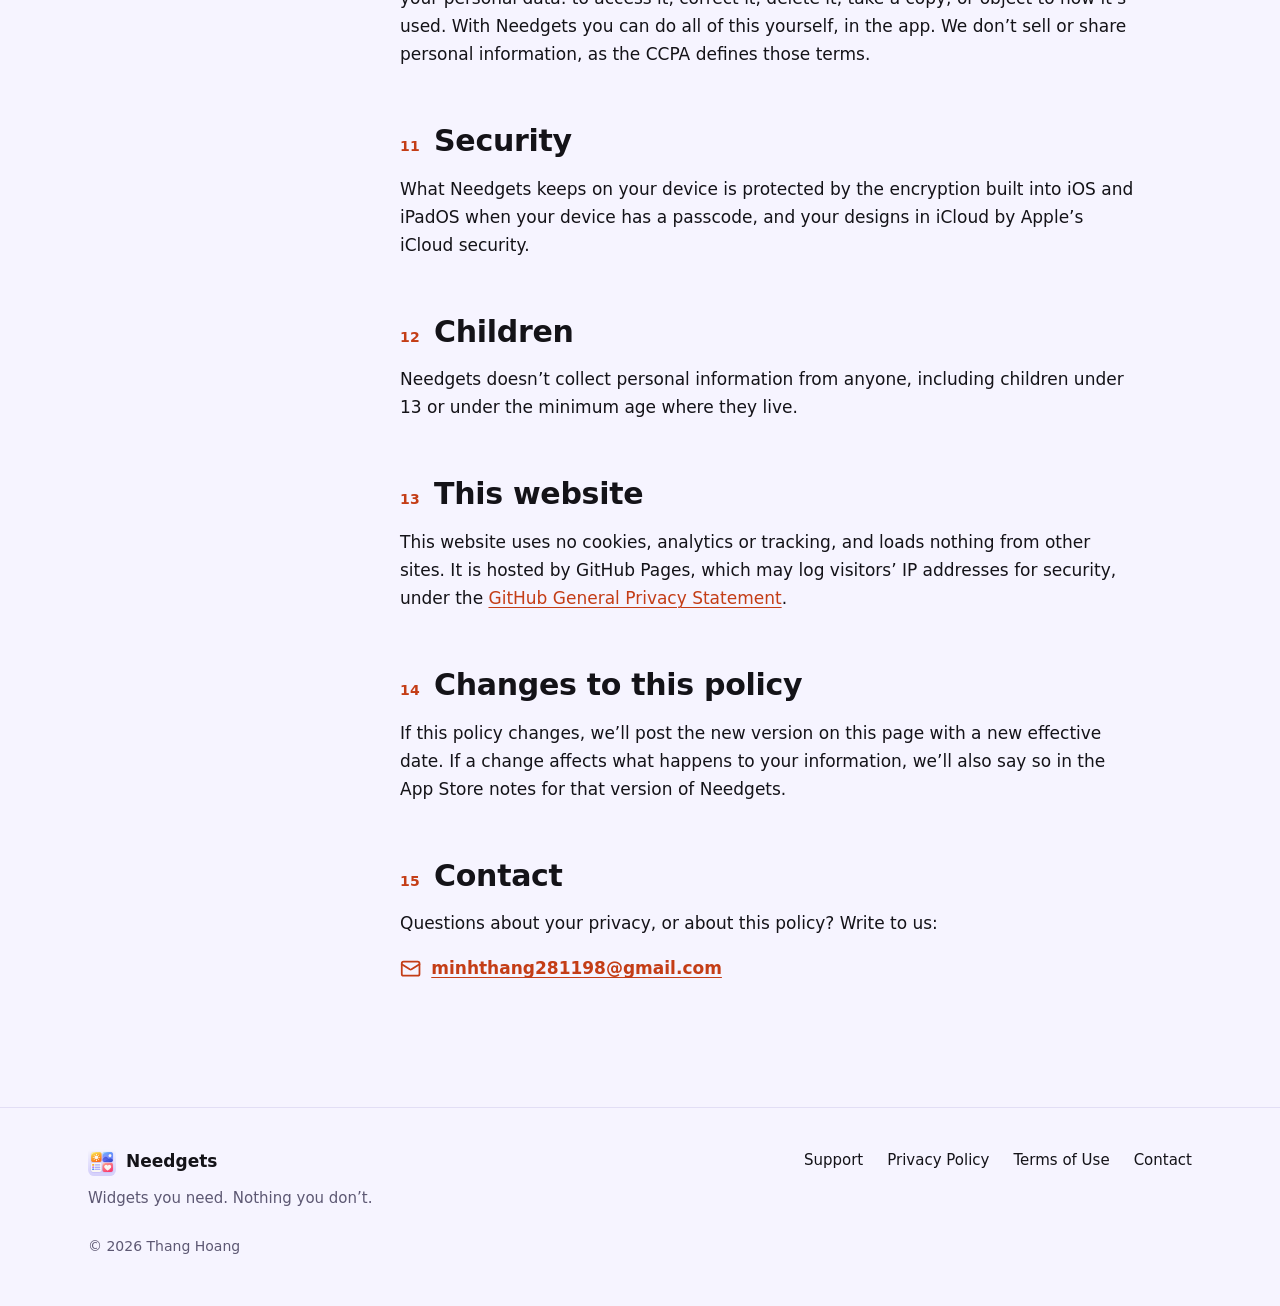
==== commit 79356a8b: "Privacy policy: Wallpaper Studio's add-only Photos access Co-Authored-By: Claude Opus 5.5 <noreply@a" ====
--- a/privacy/index.html
+++ b/privacy/index.html
@@ -79,7 +79,7 @@
             </section>
             <section id="en-permissions">
               <h2><span class="num">05</span>Features that ask first</h2>
-              <div class="permissions"><div class="permission"><h3><span class="badge-icon"><svg class="icon" aria-hidden="true"><use href="../icons.svg#bell"/></svg></span>Notifications</h3><dl><div><dt>When it asks</dt><dd>When you start a free trial of Needgets Pro and tap <strong>Remind Me 2 Days Before</strong>.</dd></div><div><dt>What it’s for</dt><dd>One reminder your device schedules itself, two days before the trial ends. It contains only the date and the price.</dd></div><div><dt>To turn it off</dt><dd>Settings › Notifications › Needgets.</dd></div></dl></div><div class="permission"><h3><span class="badge-icon"><svg class="icon" aria-hidden="true"><use href="../icons.svg#photo"/></svg></span>Photos</h3><dl><div><dt>When it asks</dt><dd>Never. You choose a photo in Apple’s photo picker, which gives Needgets no access to your library.</dd></div><div><dt>What it’s for</dt><dd>A photo widget or a photo background. Needgets receives only that photo, resizes it, and saves only the picture, without its location or other details.</dd></div><div><dt>To remove it</dt><dd>Change the photo in the editor, or delete the design.</dd></div></dl></div></div>
+              <div class="permissions"><div class="permission"><h3><span class="badge-icon"><svg class="icon" aria-hidden="true"><use href="../icons.svg#bell"/></svg></span>Notifications</h3><dl><div><dt>When it asks</dt><dd>When you start a free trial of Needgets Pro and tap <strong>Remind Me 2 Days Before</strong>.</dd></div><div><dt>What it’s for</dt><dd>One reminder your device schedules itself, two days before the trial ends. It contains only the date and the price.</dd></div><div><dt>To turn it off</dt><dd>Settings › Notifications › Needgets.</dd></div></dl></div><div class="permission"><h3><span class="badge-icon"><svg class="icon" aria-hidden="true"><use href="../icons.svg#photo"/></svg></span>Photos</h3><dl><div><dt>When it asks</dt><dd>Never. You choose a photo in Apple’s photo picker, which gives Needgets no access to your library.</dd></div><div><dt>What it’s for</dt><dd>A photo widget or a photo background. Needgets receives only that photo, resizes it, and saves only the picture, without its location or other details.</dd></div><div><dt>To remove it</dt><dd>Change the photo in the editor, or delete the design.</dd></div></dl></div><div class="permission"><h3><span class="badge-icon"><svg class="icon" aria-hidden="true"><use href="../icons.svg#export"/></svg></span>Saving wallpapers to Photos</h3><dl><div><dt>When it asks</dt><dd>The first time you tap <strong>Save to Photos</strong> in Wallpaper Studio.</dd></div><div><dt>What it’s for</dt><dd>Adding the wallpaper you made to your photo library. This is add-only access: Needgets can add pictures, but it can’t see, change or delete any of your photos.</dd></div><div><dt>To turn it off</dt><dd>Settings › Apps › Needgets › Photos. You can still share a wallpaper without it.</dd></div></dl></div></div>
             </section>
             <section id="en-purchases">
               <h2><span class="num">06</span>Purchases</h2>
@@ -168,7 +168,7 @@
             </section>
             <section id="vi-permissions">
               <h2><span class="num">05</span>Tính năng luôn hỏi trước</h2>
-              <div class="permissions"><div class="permission"><h3><span class="badge-icon"><svg class="icon" aria-hidden="true"><use href="../icons.svg#bell"/></svg></span>Thông báo</h3><dl><div><dt>Khi nào hỏi</dt><dd>Khi bạn bắt đầu dùng thử Needgets Pro và chạm <strong>Nhắc tôi trước 2 ngày</strong>.</dd></div><div><dt>Để làm gì</dt><dd>Một lời nhắc do thiết bị tự lên lịch, hai ngày trước khi hết dùng thử. Chỉ gồm ngày và giá.</dd></div><div><dt>Để tắt</dt><dd>Cài đặt › Thông báo › Needgets.</dd></div></dl></div><div class="permission"><h3><span class="badge-icon"><svg class="icon" aria-hidden="true"><use href="../icons.svg#photo"/></svg></span>Ảnh</h3><dl><div><dt>Khi nào hỏi</dt><dd>Không bao giờ. Bạn chọn ảnh trong trình chọn ảnh của Apple, vốn không cho Needgets truy cập thư viện.</dd></div><div><dt>Để làm gì</dt><dd>Widget ảnh hoặc ảnh nền. Needgets chỉ nhận ảnh đó, thu nhỏ và chỉ lưu hình, không kèm vị trí hay thông tin khác.</dd></div><div><dt>Để xóa</dt><dd>Đổi ảnh trong trình chỉnh sửa, hoặc xóa thiết kế.</dd></div></dl></div></div>
+              <div class="permissions"><div class="permission"><h3><span class="badge-icon"><svg class="icon" aria-hidden="true"><use href="../icons.svg#bell"/></svg></span>Thông báo</h3><dl><div><dt>Khi nào hỏi</dt><dd>Khi bạn bắt đầu dùng thử Needgets Pro và chạm <strong>Nhắc tôi trước 2 ngày</strong>.</dd></div><div><dt>Để làm gì</dt><dd>Một lời nhắc do thiết bị tự lên lịch, hai ngày trước khi hết dùng thử. Chỉ gồm ngày và giá.</dd></div><div><dt>Để tắt</dt><dd>Cài đặt › Thông báo › Needgets.</dd></div></dl></div><div class="permission"><h3><span class="badge-icon"><svg class="icon" aria-hidden="true"><use href="../icons.svg#photo"/></svg></span>Ảnh</h3><dl><div><dt>Khi nào hỏi</dt><dd>Không bao giờ. Bạn chọn ảnh trong trình chọn ảnh của Apple, vốn không cho Needgets truy cập thư viện.</dd></div><div><dt>Để làm gì</dt><dd>Widget ảnh hoặc ảnh nền. Needgets chỉ nhận ảnh đó, thu nhỏ và chỉ lưu hình, không kèm vị trí hay thông tin khác.</dd></div><div><dt>Để xóa</dt><dd>Đổi ảnh trong trình chỉnh sửa, hoặc xóa thiết kế.</dd></div></dl></div><div class="permission"><h3><span class="badge-icon"><svg class="icon" aria-hidden="true"><use href="../icons.svg#export"/></svg></span>Lưu hình nền vào Ảnh</h3><dl><div><dt>Khi nào hỏi</dt><dd>Lần đầu bạn chạm <strong>Lưu vào Ảnh</strong> trong Xưởng hình nền.</dd></div><div><dt>Để làm gì</dt><dd>Thêm hình nền bạn tạo vào thư viện ảnh. Đây là quyền chỉ thêm: Needgets có thể thêm ảnh, nhưng không thể xem, sửa hay xóa ảnh nào của bạn.</dd></div><div><dt>Để tắt</dt><dd>Cài đặt › Ứng dụng › Needgets › Ảnh. Bạn vẫn có thể chia sẻ hình nền mà không cần quyền này.</dd></div></dl></div></div>
             </section>
             <section id="vi-purchases">
               <h2><span class="num">06</span>Mua hàng</h2>
